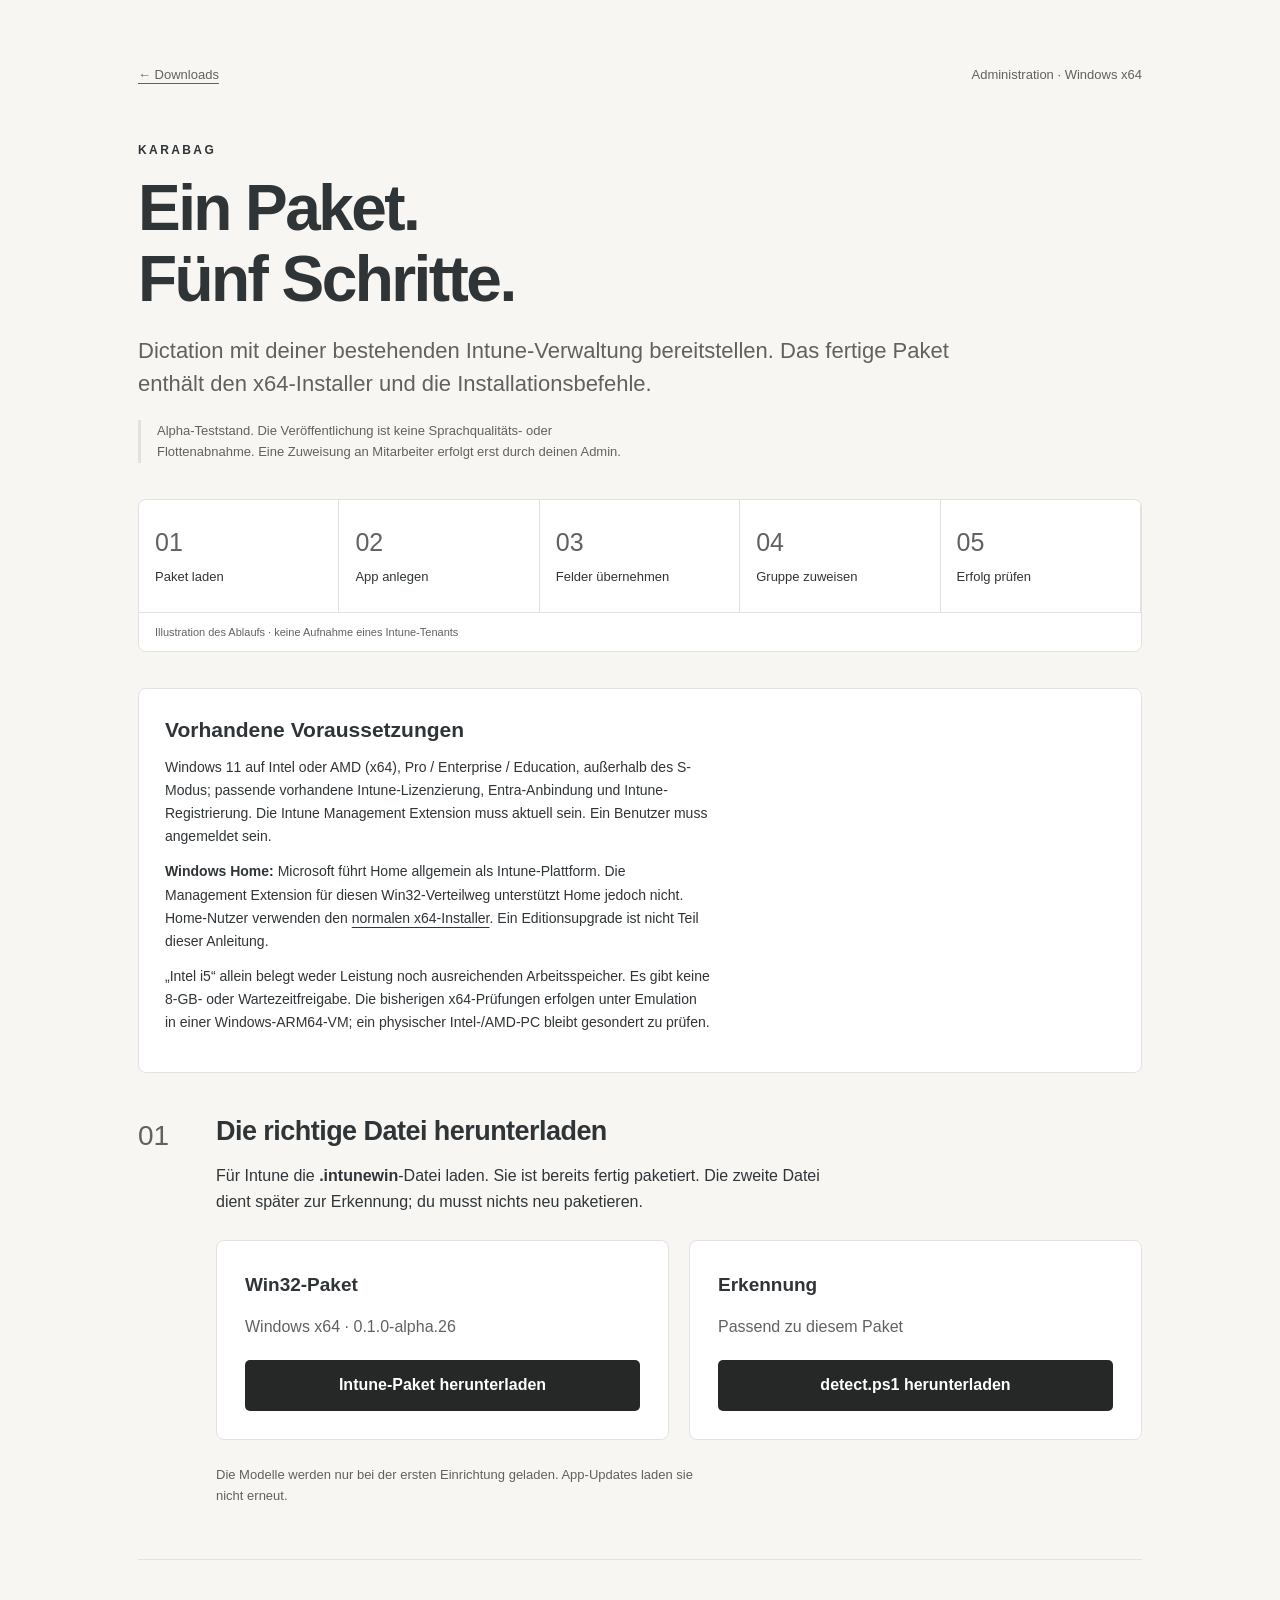
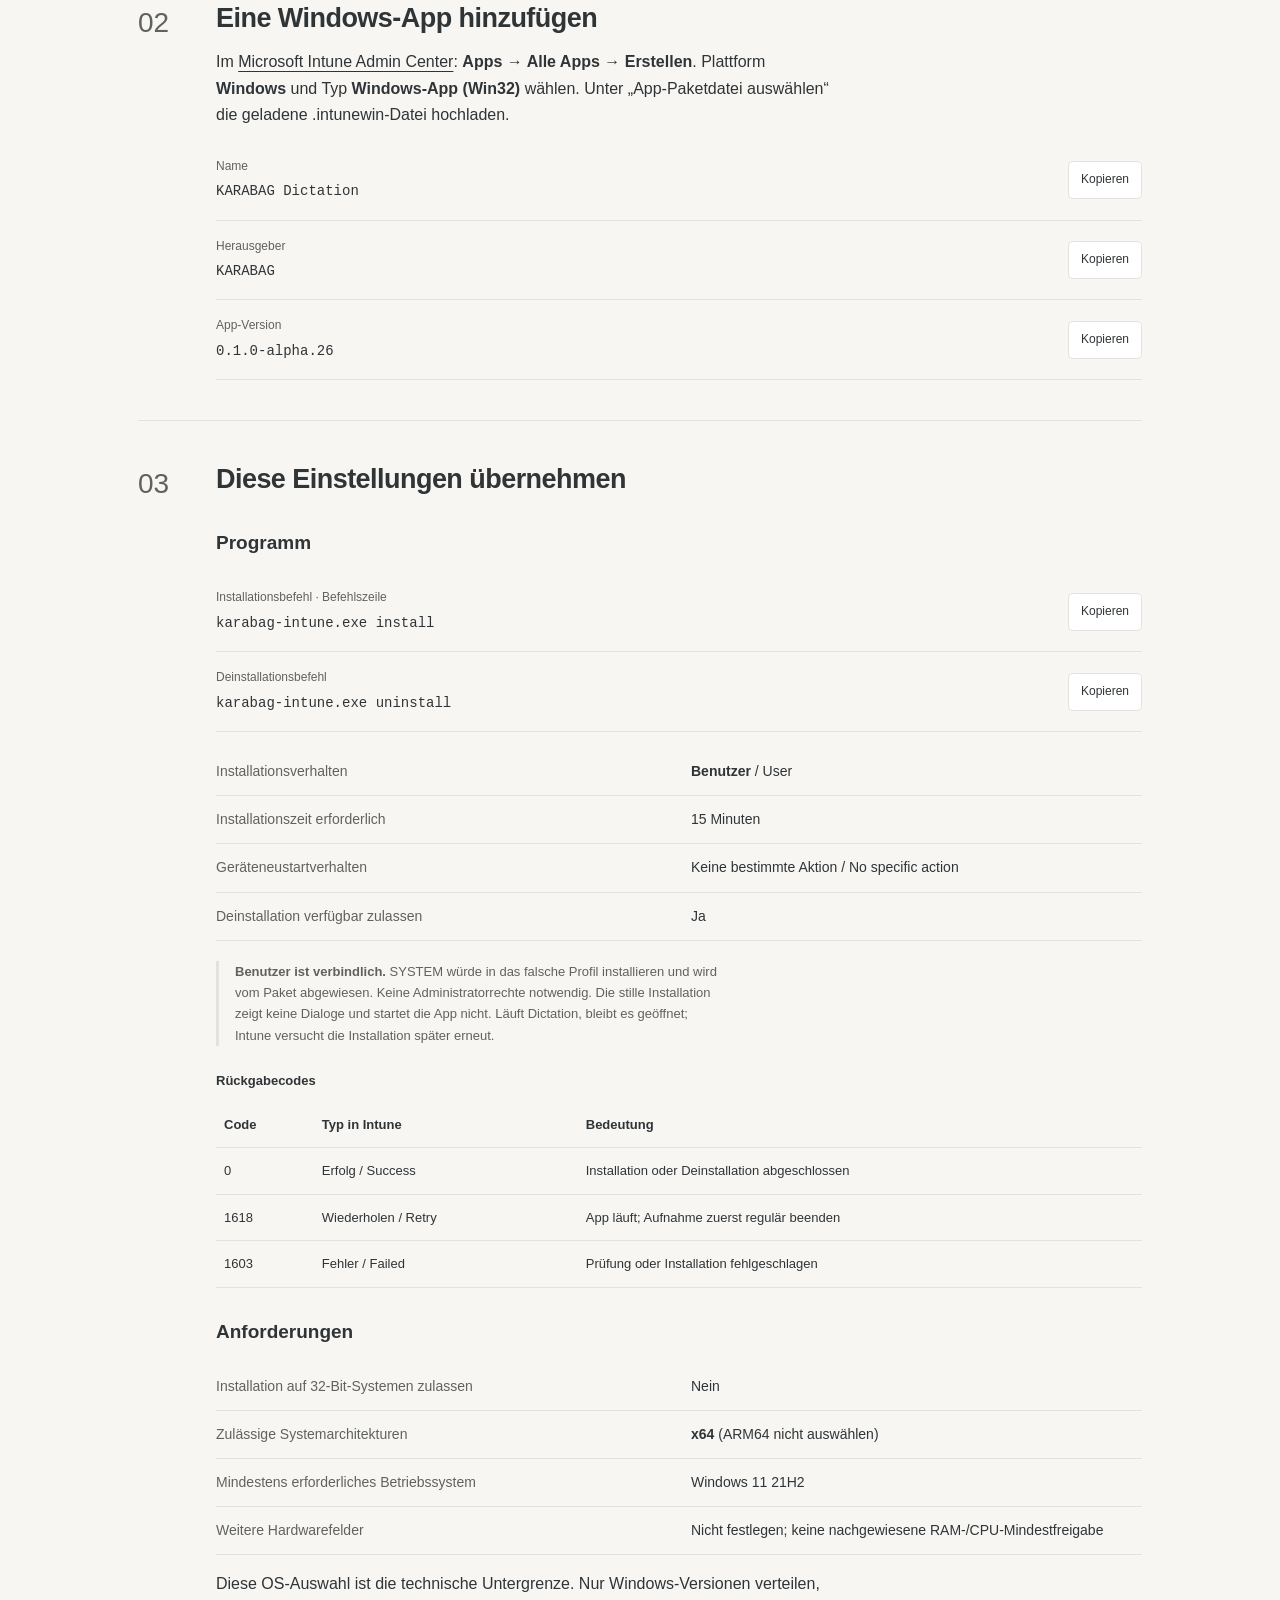
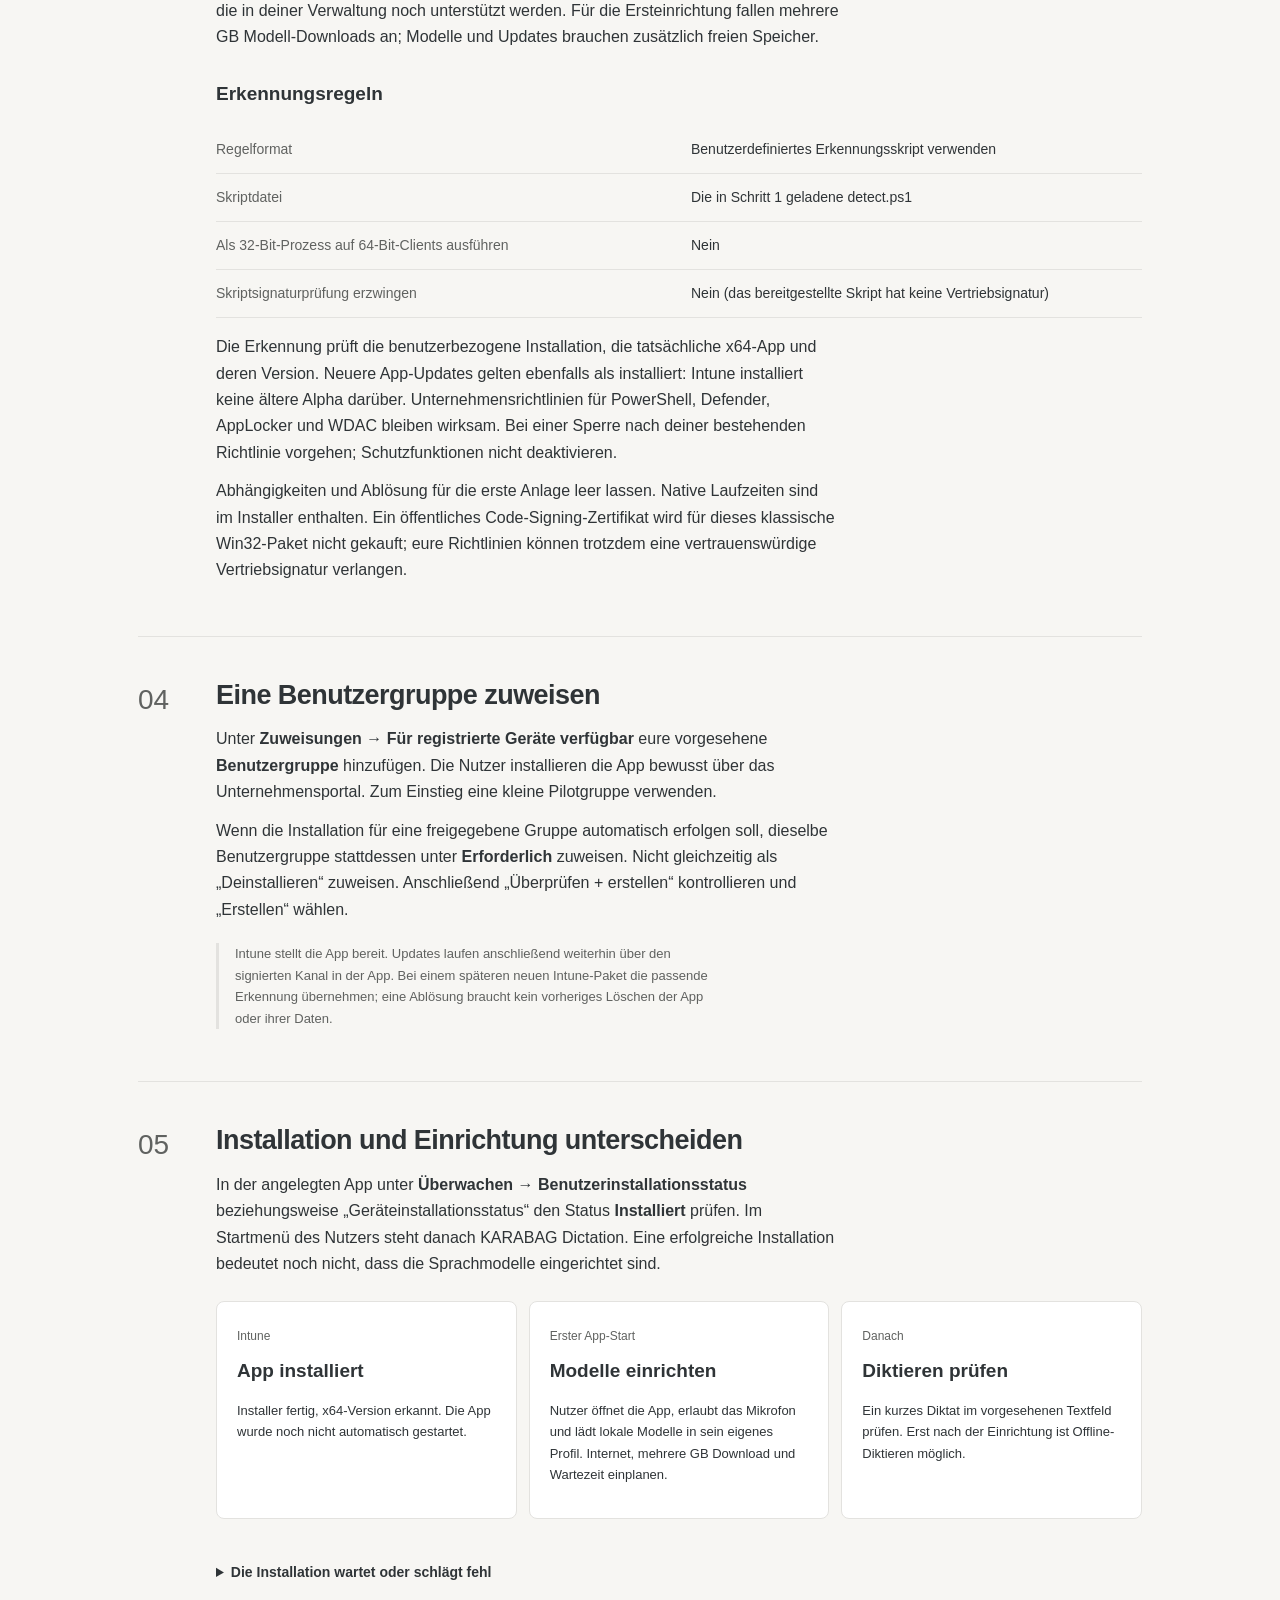
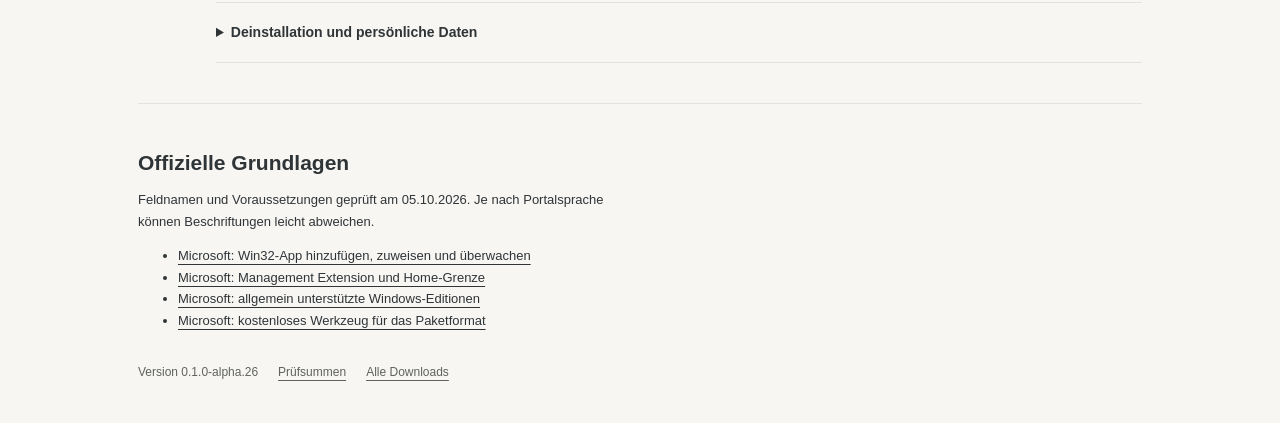
==== intune.html @ a74f3807 "feat: publish installation downloads" ====
<!doctype html>
<html lang="de">
  <head>
    <meta charset="utf-8" />
    <meta name="viewport" content="width=device-width, initial-scale=1" />
    <meta name="color-scheme" content="light dark" />
    <title>KARABAG Dictation mit Intune verteilen</title>
    <link rel="stylesheet" href="site.css" />
    <script src="downloads.js" defer></script>
    <script src="intune.js" defer></script>
  </head>
  <body>
    <main class="admin">
      <nav aria-label="Seitennavigation">
        <a href="./">← Downloads</a><span>Administration · Windows x64</span>
      </nav>
      <header>
        <p class="brand">KARABAG</p>
        <h1>Ein Paket.<br />Fünf Schritte.</h1>
        <p class="intro">
          Dictation mit deiner bestehenden Intune-Verwaltung bereitstellen. Das
          fertige Paket enthält den x64-Installer und die Installationsbefehle.
        </p>
        <p class="notice">
          Alpha-Teststand. Die Veröffentlichung ist keine Sprachqualitäts- oder
          Flottenabnahme. Eine Zuweisung an Mitarbeiter erfolgt erst durch
          deinen Admin.
        </p>
      </header>
      <figure class="flow" aria-label="Illustration des Verteilwegs">
        <div><b>01</b><span>Paket laden</span></div>
        <div><b>02</b><span>App anlegen</span></div>
        <div><b>03</b><span>Felder übernehmen</span></div>
        <div><b>04</b><span>Gruppe zuweisen</span></div>
        <div><b>05</b><span>Erfolg prüfen</span></div>
        <figcaption>
          Illustration des Ablaufs · keine Aufnahme eines Intune-Tenants
        </figcaption>
      </figure>
      <aside class="prerequisites" aria-labelledby="prerequisites-title">
        <h2 id="prerequisites-title">Vorhandene Voraussetzungen</h2>
        <p>
          Windows 11 auf Intel oder AMD (x64), Pro / Enterprise / Education,
          außerhalb des S-Modus; passende vorhandene Intune-Lizenzierung,
          Entra-Anbindung und Intune-Registrierung. Die Intune Management
          Extension muss aktuell sein. Ein Benutzer muss angemeldet sein.
        </p>
        <p>
          <strong>Windows Home:</strong> Microsoft führt Home allgemein als
          Intune-Plattform. Die Management Extension für diesen Win32-Verteilweg
          unterstützt Home jedoch nicht. Home-Nutzer verwenden den
          <a id="windows-x64-download" aria-disabled="true"
            >normalen x64-Installer</a
          >. Ein Editionsupgrade ist nicht Teil dieser Anleitung.
        </p>
        <p>
          „Intel i5“ allein belegt weder Leistung noch ausreichenden
          Arbeitsspeicher. Es gibt keine 8-GB- oder Wartezeitfreigabe. Die
          bisherigen x64-Prüfungen erfolgen unter Emulation in einer
          Windows-ARM64-VM; ein physischer Intel-/AMD-PC bleibt gesondert zu
          prüfen.
        </p>
      </aside>
      <section class="step" aria-labelledby="step-1">
        <span class="number" aria-hidden="true">01</span>
        <div>
          <h2 id="step-1">Die richtige Datei herunterladen</h2>
          <p>
            Für Intune die <strong>.intunewin</strong>-Datei laden. Sie ist
            bereits fertig paketiert. Die zweite Datei dient später zur
            Erkennung; du musst nichts neu paketieren.
          </p>
          <div class="downloads">
            <article>
              <h3>Win32-Paket</h3>
              <p>Windows x64 · 0.1.0-alpha.26</p>
              <a class="download" id="intune-download" aria-disabled="true"
                >Intune-Paket herunterladen</a
              >
            </article>
            <article>
              <h3>Erkennung</h3>
              <p>Passend zu diesem Paket</p>
              <a
                class="download"
                id="intune-detect-download"
                aria-disabled="true"
                >detect.ps1 herunterladen</a
              >
            </article>
          </div>
          <p id="release-status" role="status">
            Verfügbare Dateien werden geprüft …
          </p>
        </div>
      </section>
      <section class="step" aria-labelledby="step-2">
        <span class="number" aria-hidden="true">02</span>
        <div>
          <h2 id="step-2">Eine Windows-App hinzufügen</h2>
          <p>
            Im
            <a href="https://intune.microsoft.com/"
              >Microsoft Intune Admin Center</a
            >: <strong>Apps → Alle Apps → Erstellen</strong>. Plattform
            <strong>Windows</strong> und Typ
            <strong>Windows-App (Win32)</strong> wählen. Unter „App-Paketdatei
            auswählen“ die geladene .intunewin-Datei hochladen.
          </p>
          <div class="field">
            <span>Name</span><code>KARABAG Dictation</code
            ><button type="button" data-copy>Kopieren</button>
          </div>
          <div class="field">
            <span>Herausgeber</span><code>KARABAG</code
            ><button type="button" data-copy>Kopieren</button>
          </div>
          <div class="field">
            <span>App-Version</span><code>0.1.0-alpha.26</code
            ><button type="button" data-copy>Kopieren</button>
          </div>
        </div>
      </section>
      <section class="step" aria-labelledby="step-3">
        <span class="number" aria-hidden="true">03</span>
        <div>
          <h2 id="step-3">Diese Einstellungen übernehmen</h2>
          <h3>Programm</h3>
          <div class="field">
            <span>Installationsbefehl · Befehlszeile</span
            ><code>karabag-intune.exe install</code
            ><button type="button" data-copy>Kopieren</button>
          </div>
          <div class="field">
            <span>Deinstallationsbefehl</span
            ><code>karabag-intune.exe uninstall</code
            ><button type="button" data-copy>Kopieren</button>
          </div>
          <dl class="settings">
            <div>
              <dt>Installationsverhalten</dt>
              <dd><strong>Benutzer</strong> / User</dd>
            </div>
            <div>
              <dt>Installationszeit erforderlich</dt>
              <dd>15 Minuten</dd>
            </div>
            <div>
              <dt>Geräteneustartverhalten</dt>
              <dd>Keine bestimmte Aktion / No specific action</dd>
            </div>
            <div>
              <dt>Deinstallation verfügbar zulassen</dt>
              <dd>Ja</dd>
            </div>
          </dl>
          <p class="notice">
            <strong>Benutzer ist verbindlich.</strong> SYSTEM würde in das
            falsche Profil installieren und wird vom Paket abgewiesen. Keine
            Administratorrechte notwendig. Die stille Installation zeigt keine
            Dialoge und startet die App nicht. Läuft Dictation, bleibt es
            geöffnet; Intune versucht die Installation später erneut.
          </p>
          <table>
            <caption>
              Rückgabecodes
            </caption>
            <thead>
              <tr>
                <th>Code</th>
                <th>Typ in Intune</th>
                <th>Bedeutung</th>
              </tr>
            </thead>
            <tbody>
              <tr>
                <td>0</td>
                <td>Erfolg / Success</td>
                <td>Installation oder Deinstallation abgeschlossen</td>
              </tr>
              <tr>
                <td>1618</td>
                <td>Wiederholen / Retry</td>
                <td>App läuft; Aufnahme zuerst regulär beenden</td>
              </tr>
              <tr>
                <td>1603</td>
                <td>Fehler / Failed</td>
                <td>Prüfung oder Installation fehlgeschlagen</td>
              </tr>
            </tbody>
          </table>
          <h3>Anforderungen</h3>
          <dl class="settings">
            <div>
              <dt>Installation auf 32-Bit-Systemen zulassen</dt>
              <dd>Nein</dd>
            </div>
            <div>
              <dt>Zulässige Systemarchitekturen</dt>
              <dd><strong>x64</strong> (ARM64 nicht auswählen)</dd>
            </div>
            <div>
              <dt>Mindestens erforderliches Betriebssystem</dt>
              <dd>Windows 11 21H2</dd>
            </div>
            <div>
              <dt>Weitere Hardwarefelder</dt>
              <dd>
                Nicht festlegen; keine nachgewiesene RAM-/CPU-Mindestfreigabe
              </dd>
            </div>
          </dl>
          <p>
            Diese OS-Auswahl ist die technische Untergrenze. Nur
            Windows-Versionen verteilen, die in deiner Verwaltung noch
            unterstützt werden. Für die Ersteinrichtung fallen mehrere GB
            Modell-Downloads an; Modelle und Updates brauchen zusätzlich freien
            Speicher.
          </p>
          <h3>Erkennungsregeln</h3>
          <dl class="settings">
            <div>
              <dt>Regelformat</dt>
              <dd>Benutzerdefiniertes Erkennungsskript verwenden</dd>
            </div>
            <div>
              <dt>Skriptdatei</dt>
              <dd>Die in Schritt 1 geladene detect.ps1</dd>
            </div>
            <div>
              <dt>Als 32-Bit-Prozess auf 64-Bit-Clients ausführen</dt>
              <dd>Nein</dd>
            </div>
            <div>
              <dt>Skriptsignaturprüfung erzwingen</dt>
              <dd>
                Nein (das bereitgestellte Skript hat keine Vertriebsignatur)
              </dd>
            </div>
          </dl>
          <p>
            Die Erkennung prüft die benutzerbezogene Installation, die
            tatsächliche x64-App und deren Version. Neuere App-Updates gelten
            ebenfalls als installiert: Intune installiert keine ältere Alpha
            darüber. Unternehmensrichtlinien für PowerShell, Defender, AppLocker
            und WDAC bleiben wirksam. Bei einer Sperre nach deiner bestehenden
            Richtlinie vorgehen; Schutzfunktionen nicht deaktivieren.
          </p>
          <p>
            Abhängigkeiten und Ablösung für die erste Anlage leer lassen. Native
            Laufzeiten sind im Installer enthalten. Ein öffentliches
            Code-Signing-Zertifikat wird für dieses klassische Win32-Paket nicht
            gekauft; eure Richtlinien können trotzdem eine vertrauenswürdige
            Vertriebsignatur verlangen.
          </p>
        </div>
      </section>
      <section class="step" aria-labelledby="step-4">
        <span class="number" aria-hidden="true">04</span>
        <div>
          <h2 id="step-4">Eine Benutzergruppe zuweisen</h2>
          <p>
            Unter
            <strong>Zuweisungen → Für registrierte Geräte verfügbar</strong>
            eure vorgesehene <strong>Benutzergruppe</strong> hinzufügen. Die
            Nutzer installieren die App bewusst über das Unternehmensportal. Zum
            Einstieg eine kleine Pilotgruppe verwenden.
          </p>
          <p>
            Wenn die Installation für eine freigegebene Gruppe automatisch
            erfolgen soll, dieselbe Benutzergruppe stattdessen unter
            <strong>Erforderlich</strong> zuweisen. Nicht gleichzeitig als
            „Deinstallieren“ zuweisen. Anschließend „Überprüfen + erstellen“
            kontrollieren und „Erstellen“ wählen.
          </p>
          <p class="notice">
            Intune stellt die App bereit. Updates laufen anschließend weiterhin
            über den signierten Kanal in der App. Bei einem späteren neuen
            Intune-Paket die passende Erkennung übernehmen; eine Ablösung
            braucht kein vorheriges Löschen der App oder ihrer Daten.
          </p>
        </div>
      </section>
      <section class="step" aria-labelledby="step-5">
        <span class="number" aria-hidden="true">05</span>
        <div>
          <h2 id="step-5">Installation und Einrichtung unterscheiden</h2>
          <p>
            In der angelegten App unter
            <strong>Überwachen → Benutzerinstallationsstatus</strong>
            beziehungsweise „Geräteinstallationsstatus“ den Status
            <strong>Installiert</strong> prüfen. Im Startmenü des Nutzers steht
            danach KARABAG Dictation. Eine erfolgreiche Installation bedeutet
            noch nicht, dass die Sprachmodelle eingerichtet sind.
          </p>
          <div class="milestones">
            <article>
              <span>Intune</span>
              <h3>App installiert</h3>
              <p>
                Installer fertig, x64-Version erkannt. Die App wurde noch nicht
                automatisch gestartet.
              </p>
            </article>
            <article>
              <span>Erster App-Start</span>
              <h3>Modelle einrichten</h3>
              <p>
                Nutzer öffnet die App, erlaubt das Mikrofon und lädt lokale
                Modelle in sein eigenes Profil. Internet, mehrere GB Download
                und Wartezeit einplanen.
              </p>
            </article>
            <article>
              <span>Danach</span>
              <h3>Diktieren prüfen</h3>
              <p>
                Ein kurzes Diktat im vorgesehenen Textfeld prüfen. Erst nach der
                Einrichtung ist Offline-Diktieren möglich.
              </p>
            </article>
          </div>
          <details>
            <summary>Die Installation wartet oder schlägt fehl</summary>
            <p>
              Bei Code 1618 Dictation regulär schließen; Intune kann erneut
              versuchen. Bei 1603 den Benutzerkontext, freien Speicher und eure
              Schutzrichtlinien prüfen. Intune-Protokolle liegen unter
              <code
                >C:\ProgramData\Microsoft\IntuneManagementExtension\Logs</code
              >. Kein Neustart oder Abbruch einer laufenden Aufnahme wird
              erzwungen.
            </p>
          </details>
          <details>
            <summary>Deinstallation und persönliche Daten</summary>
            <p>
              Die angegebene Deinstallation entfernt die App im jeweiligen
              Benutzerprofil. Modelle, Einstellungen, Regeln und aufbewahrte
              Diktate bleiben erhalten. Eine laufende App wird nicht beendet.
              Zum Neuinstallieren dieselben Befehle verwenden.
            </p>
          </details>
        </div>
      </section>
      <section class="sources">
        <h2>Offizielle Grundlagen</h2>
        <p>
          Feldnamen und Voraussetzungen geprüft am 05.10.2026. Je nach
          Portalsprache können Beschriftungen leicht abweichen.
        </p>
        <ul>
          <li>
            <a
              href="https://learn.microsoft.com/en-us/intune/app-management/deployment/add-win32"
              >Microsoft: Win32-App hinzufügen, zuweisen und überwachen</a
            >
          </li>
          <li>
            <a
              href="https://learn.microsoft.com/en-us/intune/device-management/tools/management-extension-windows"
              >Microsoft: Management Extension und Home-Grenze</a
            >
          </li>
          <li>
            <a
              href="https://learn.microsoft.com/en-us/intune/fundamentals/ref-supported-platforms"
              >Microsoft: allgemein unterstützte Windows-Editionen</a
            >
          </li>
          <li>
            <a
              href="https://github.com/microsoft/Microsoft-Win32-Content-Prep-Tool"
              >Microsoft: kostenloses Werkzeug für das Paketformat</a
            >
          </li>
        </ul>
      </section>
      <p id="copy-status" role="status" aria-live="polite"></p>
      <footer>
        <span id="version">Version 0.1.0-alpha.26</span
        ><a href="SHA256SUMS">Prüfsummen</a><a href="./">Alle Downloads</a>
      </footer>
    </main>
  </body>
</html>
---- site.css ----
:root {
  font-family: -apple-system, BlinkMacSystemFont, "Segoe UI", sans-serif;
  color: #2f3437;
  background: #f7f6f3;
  color-scheme: light dark;
  line-height: 1.65;
  --surface: #fff;
  --border: #e3e2df;
  --muted: #606260;
  --button: #262827;
  --button-text: #fff;
}
* {
  box-sizing: border-box;
}
body {
  margin: 0;
}
main {
  max-width: 860px;
  margin: auto;
  padding: 64px 28px 40px;
}
.brand {
  font-size: 12px;
  letter-spacing: 0.2em;
  font-weight: 600;
  margin: 0 0 12px;
}
h1 {
  font-size: clamp(40px, 7vw, 64px);
  letter-spacing: -0.04em;
  line-height: 1.1;
  margin: 0 0 20px;
  font-weight: 600;
}
.intro {
  font-size: 22px;
  color: var(--muted);
  line-height: 1.5;
}
section {
  margin-top: 44px;
}
h2 {
  font-size: 21px;
  line-height: 1.4;
  margin: 0 0 12px;
}
h3 {
  font-size: 19px;
  margin: 0;
}
p {
  margin: 12px 0;
  max-width: 70ch;
}
.downloads {
  display: grid;
  grid-template-columns: 1fr 1fr;
  gap: 20px;
  margin: 24px 0;
}
.downloads article {
  border: 1px solid var(--border);
  border-radius: 8px;
  background: var(--surface);
  padding: 28px;
}
.downloads p {
  margin: 6px 0 20px;
  color: var(--muted);
}
a {
  color: inherit;
  text-underline-offset: 4px;
}
.download {
  display: block;
  padding: 12px 16px;
  background: var(--button);
  color: var(--button-text);
  border-radius: 5px;
  text-decoration: none;
  font-weight: 600;
  text-align: center;
}
.download:hover {
  opacity: 0.9;
}
.download[aria-disabled="true"] {
  opacity: 0.45;
  pointer-events: none;
}
small {
  display: block;
  color: var(--muted);
  font-size: 12px;
  margin-top: 12px;
}
#release-status,
.notice {
  font-size: 13px;
  color: var(--muted);
}
.notice {
  border-left: 3px solid var(--border);
  padding-left: 16px;
  margin-top: 20px;
}
details {
  border-bottom: 1px solid var(--border);
  padding: 18px 0;
  font-size: 14px;
}
summary {
  cursor: pointer;
  font-weight: 600;
}
details p {
  color: var(--muted);
}
footer {
  display: flex;
  flex-wrap: wrap;
  gap: 20px;
  margin-top: 32px;
  color: var(--muted);
  font-size: 12px;
}
a:focus-visible,
summary:focus-visible {
  outline: 2px solid currentColor;
  outline-offset: 5px;
}
@media (prefers-color-scheme: dark) {
  :root {
    color: #efefed;
    background: #242423;
    --surface: #2b2b29;
    --border: #494945;
    --muted: #b8b8b2;
    --button: #efefeb;
    --button-text: #252524;
  }
}
@media (max-width: 600px) {
  main {
    padding: 36px 20px;
  }
  .downloads {
    grid-template-columns: 1fr;
    gap: 16px;
  }
  .downloads article {
    padding: 24px;
  }
  .intro {
    font-size: 20px;
  }
}
.admin {
  max-width: 1060px;
}
nav {
  display: flex;
  justify-content: space-between;
  gap: 20px;
  margin-bottom: 56px;
  font-size: 13px;
  color: var(--muted);
}
.flow {
  margin: 36px 0;
  display: grid;
  grid-template-columns: repeat(5, 1fr);
  border: 1px solid var(--border);
  border-radius: 8px;
  overflow: hidden;
  background: var(--surface);
}
.flow div {
  padding: 22px 16px;
  border-right: 1px solid var(--border);
}
.flow b {
  display: block;
  font-size: 25px;
  color: var(--muted);
  font-weight: 400;
}
.flow span {
  font-size: 13px;
}
.flow figcaption {
  grid-column: 1 / -1;
  padding: 10px 16px;
  font-size: 11px;
  color: var(--muted);
  border-top: 1px solid var(--border);
}
.prerequisites {
  padding: 26px;
  background: var(--surface);
  border: 1px solid var(--border);
  border-radius: 8px;
  font-size: 14px;
}
.step {
  display: grid;
  grid-template-columns: 58px minmax(0, 1fr);
  gap: 20px;
  padding: 40px 0;
  margin: 0;
  border-bottom: 1px solid var(--border);
}
.number {
  font-size: 28px;
  font-weight: 400;
  color: var(--muted);
  font-variant-numeric: tabular-nums;
}
.step h2 {
  font-size: 27px;
  letter-spacing: -0.02em;
}
.step h3 {
  margin-top: 28px;
  margin-bottom: 14px;
}
.step .downloads h3 {
  margin-top: 0;
}
.field {
  display: grid;
  grid-template-columns: minmax(0, 1fr) auto;
  gap: 4px 14px;
  padding: 16px 0;
  border-bottom: 1px solid var(--border);
}
.field span {
  color: var(--muted);
  font-size: 12px;
}
.field code {
  grid-column: 1;
  overflow-wrap: anywhere;
  font-size: 14px;
}
.field button {
  grid-column: 2;
  grid-row: 1 / 3;
  align-self: center;
}
button {
  font: inherit;
  font-size: 12px;
  border: 1px solid var(--border);
  border-radius: 5px;
  color: inherit;
  background: var(--surface);
  padding: 8px 12px;
  cursor: pointer;
}
button:focus-visible {
  outline: 2px solid currentColor;
  outline-offset: 3px;
}
.settings {
  margin: 16px 0;
}
.settings div {
  display: grid;
  grid-template-columns: 1fr 1fr;
  gap: 24px;
  padding: 12px 0;
  border-bottom: 1px solid var(--border);
  font-size: 14px;
}
.settings dt {
  color: var(--muted);
}
.settings dd {
  margin: 0;
}
table {
  width: 100%;
  border-collapse: collapse;
  font-size: 13px;
  margin: 24px 0;
}
caption {
  text-align: left;
  font-weight: 600;
  margin-bottom: 10px;
}
th,
td {
  text-align: left;
  padding: 12px 8px;
  border-bottom: 1px solid var(--border);
  vertical-align: top;
}
.milestones {
  display: grid;
  grid-template-columns: repeat(3, 1fr);
  gap: 12px;
  margin: 24px 0;
}
.milestones article {
  padding: 20px;
  border: 1px solid var(--border);
  border-radius: 8px;
  background: var(--surface);
}
.milestones span {
  font-size: 12px;
  color: var(--muted);
}
.milestones h3 {
  margin-top: 6px;
}
.milestones p {
  font-size: 13px;
}
.sources {
  font-size: 13px;
}
#copy-status {
  position: fixed;
  bottom: 12px;
  right: 12px;
  max-width: calc(100% - 24px);
  background: var(--surface);
  border: 1px solid var(--border);
  border-radius: 5px;
  padding: 10px 16px;
  font-size: 13px;
  overflow-wrap: anywhere;
}
#copy-status:empty {
  display: none;
}
@media (max-width: 700px) {
  nav {
    flex-wrap: wrap;
    margin-bottom: 36px;
  }
  .flow {
    grid-template-columns: 1fr;
  }
  .flow div {
    display: flex;
    align-items: center;
    gap: 20px;
    padding: 10px 16px;
    border-right: 0;
    border-bottom: 1px solid var(--border);
  }
  .step {
    grid-template-columns: 1fr;
    gap: 6px;
    padding: 28px 0;
  }
  .step h2 {
    font-size: 24px;
  }
  .settings div {
    grid-template-columns: 1fr;
    gap: 3px;
  }
  .milestones {
    grid-template-columns: 1fr;
  }
}
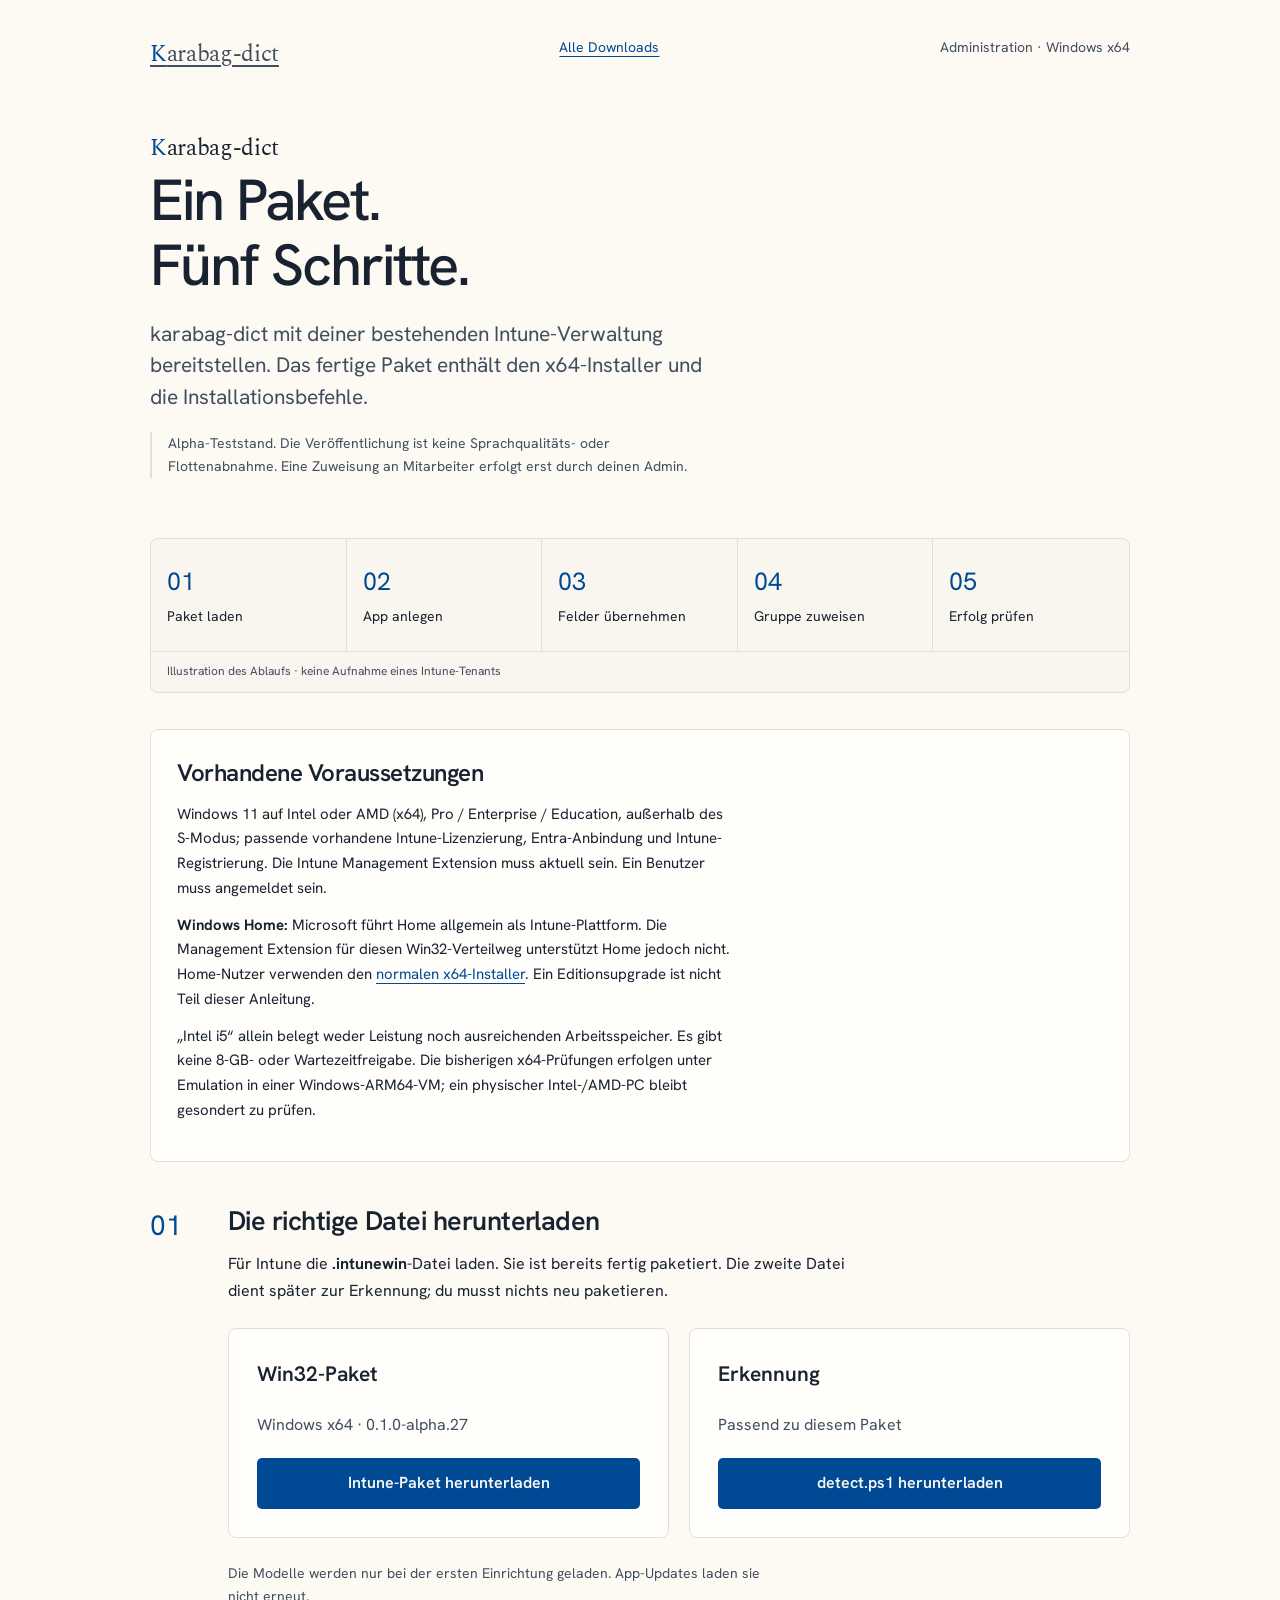
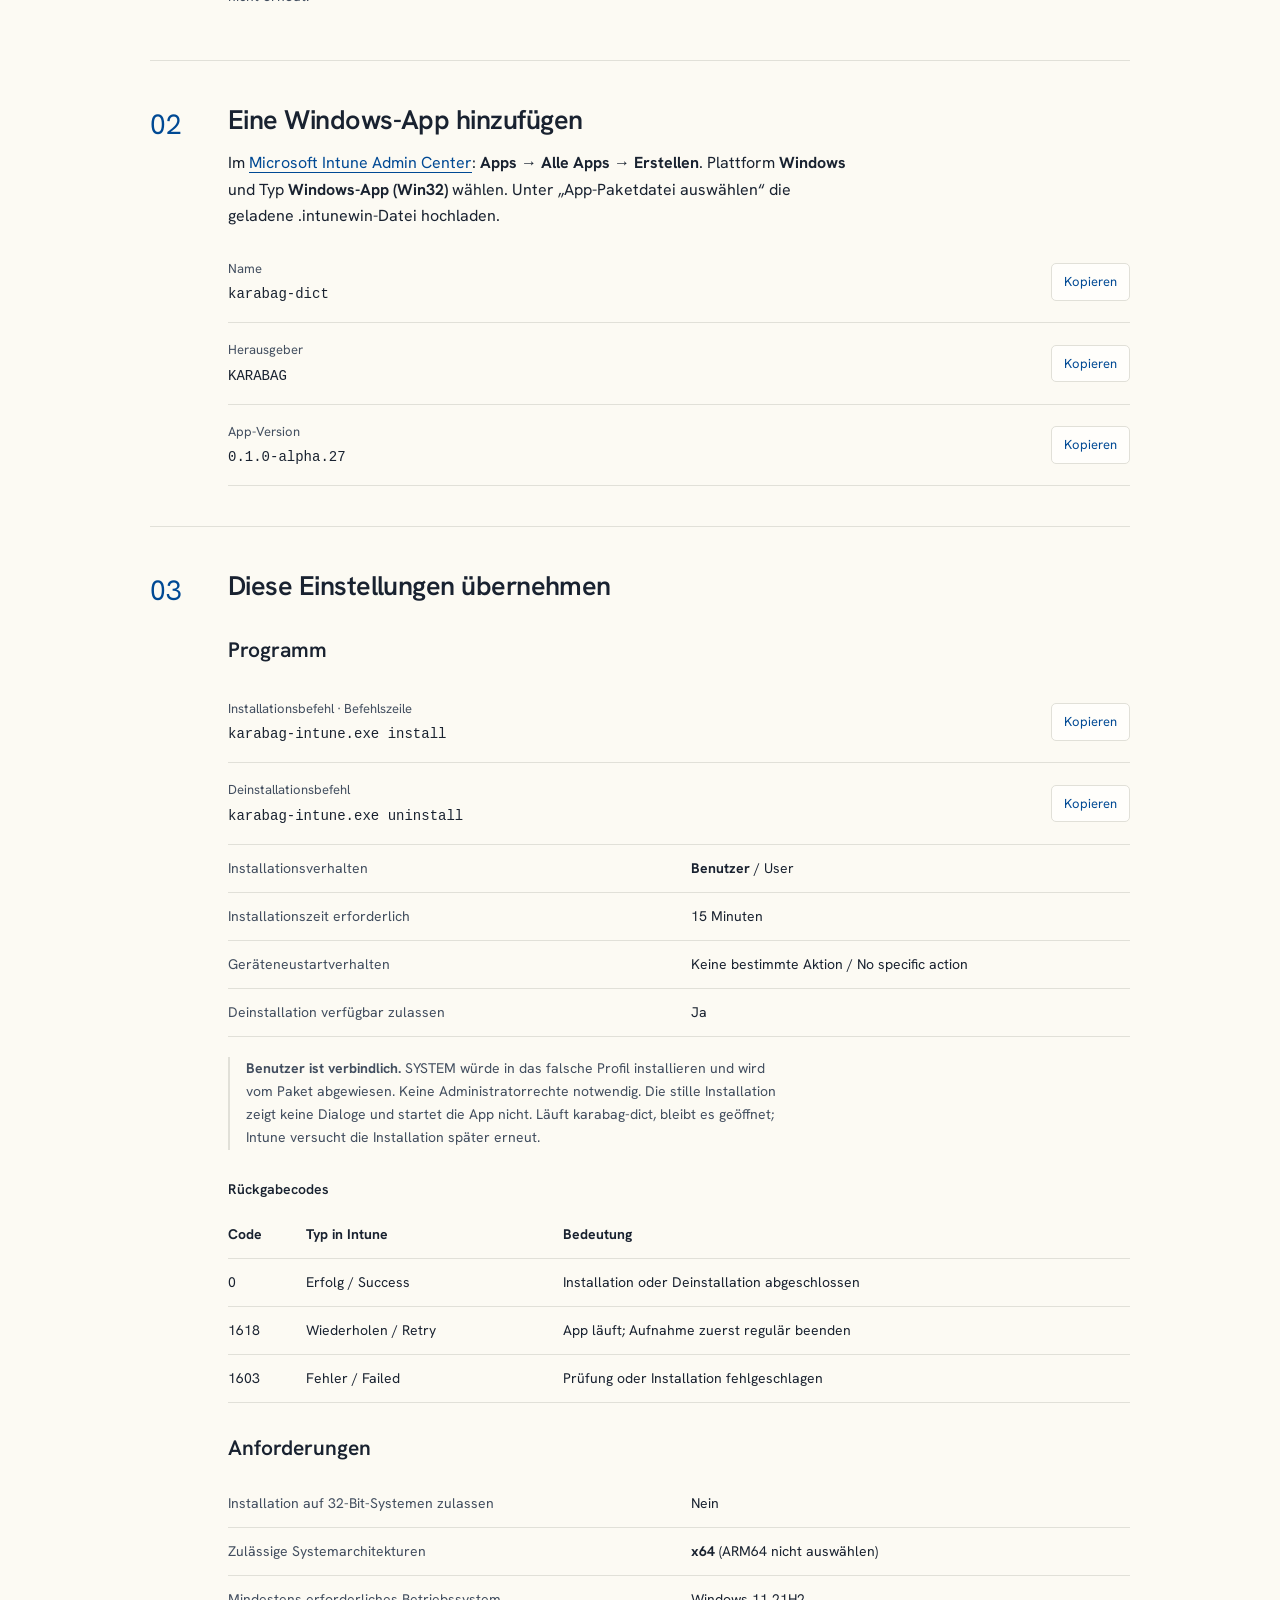
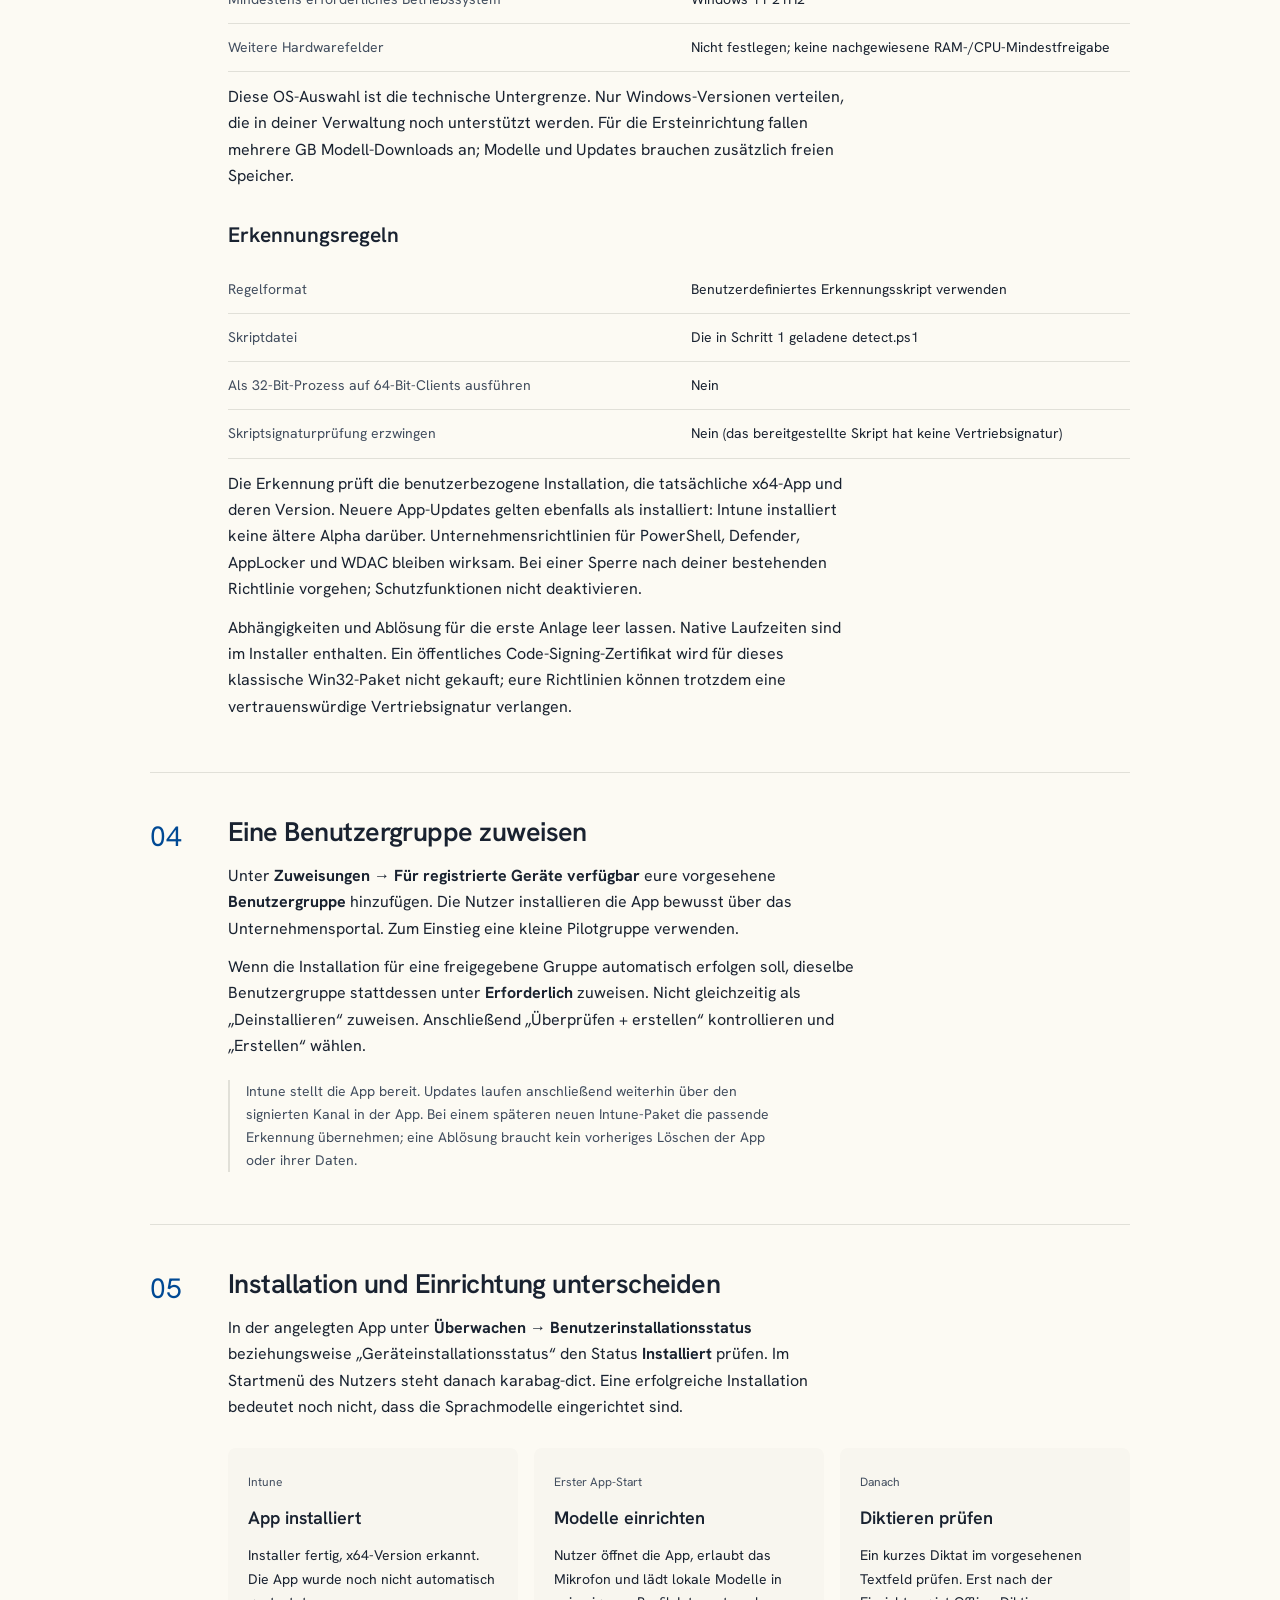
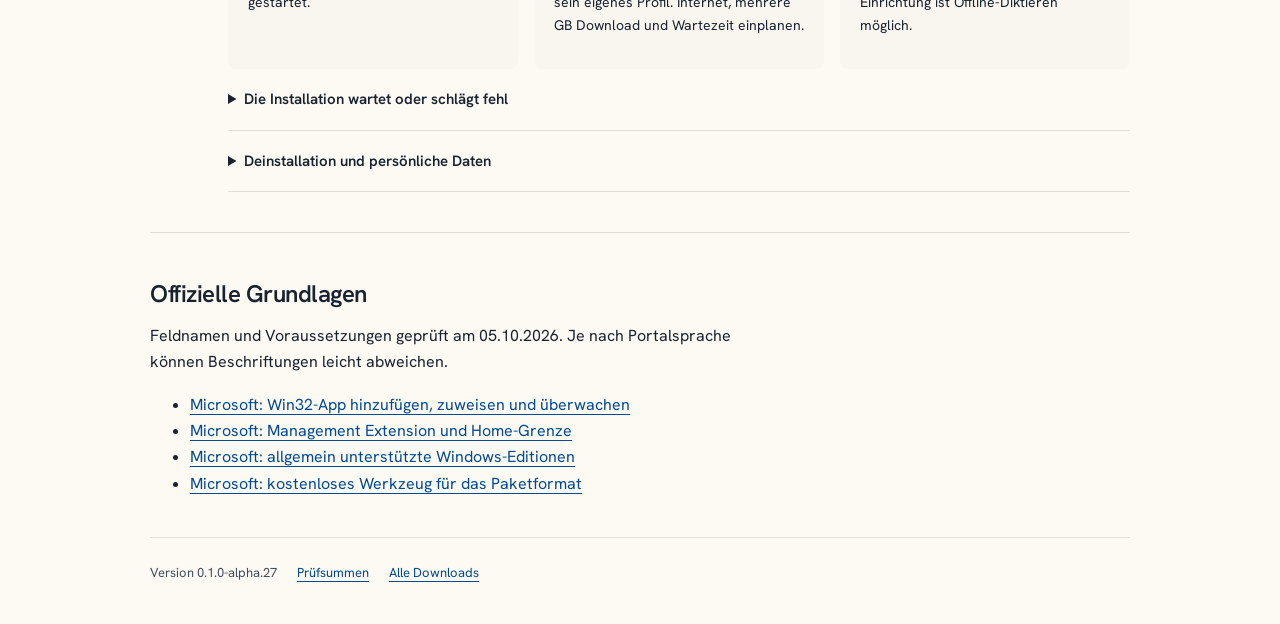
==== commit f9190449: "feat: publish karabag-dict downloads" ====
--- a/intune.html
+++ b/intune.html
@@ -3,8 +3,8 @@
   <head>
     <meta charset="utf-8" />
     <meta name="viewport" content="width=device-width, initial-scale=1" />
-    <meta name="color-scheme" content="light dark" />
-    <title>KARABAG Dictation mit Intune verteilen</title>
+    <meta name="color-scheme" content="light" />
+    <title>karabag-dict mit Intune verteilen</title>
     <link rel="stylesheet" href="site.css" />
     <script src="downloads.js" defer></script>
     <script src="intune.js" defer></script>
@@ -12,14 +12,18 @@
   <body>
     <main class="admin">
       <nav aria-label="Seitennavigation">
-        <a href="./">← Downloads</a><span>Administration · Windows x64</span>
+        <a class="brand" href="./" aria-label="karabag-dict"
+          ><span>K</span>arabag-dict</a
+        ><a href="./">Alle Downloads</a
+        ><span>Administration · Windows x64</span>
       </nav>
       <header>
-        <p class="brand">KARABAG</p>
+        <p class="brand"><span>K</span>arabag-dict</p>
         <h1>Ein Paket.<br />Fünf Schritte.</h1>
         <p class="intro">
-          Dictation mit deiner bestehenden Intune-Verwaltung bereitstellen. Das
-          fertige Paket enthält den x64-Installer und die Installationsbefehle.
+          karabag-dict mit deiner bestehenden Intune-Verwaltung bereitstellen.
+          Das fertige Paket enthält den x64-Installer und die
+          Installationsbefehle.
         </p>
         <p class="notice">
           Alpha-Teststand. Die Veröffentlichung ist keine Sprachqualitäts- oder
@@ -73,7 +77,7 @@
           <div class="downloads">
             <article>
               <h3>Win32-Paket</h3>
-              <p>Windows x64 · 0.1.0-alpha.26</p>
+              <p>Windows x64 · 0.1.0-alpha.27</p>
               <a class="download" id="intune-download" aria-disabled="true"
                 >Intune-Paket herunterladen</a
               >
@@ -108,7 +112,7 @@
             auswählen“ die geladene .intunewin-Datei hochladen.
           </p>
           <div class="field">
-            <span>Name</span><code>KARABAG Dictation</code
+            <span>Name</span><code>karabag-dict</code
             ><button type="button" data-copy>Kopieren</button>
           </div>
           <div class="field">
@@ -116,7 +120,7 @@
             ><button type="button" data-copy>Kopieren</button>
           </div>
           <div class="field">
-            <span>App-Version</span><code>0.1.0-alpha.26</code
+            <span>App-Version</span><code>0.1.0-alpha.27</code
             ><button type="button" data-copy>Kopieren</button>
           </div>
         </div>
@@ -158,7 +162,7 @@
             <strong>Benutzer ist verbindlich.</strong> SYSTEM würde in das
             falsche Profil installieren und wird vom Paket abgewiesen. Keine
             Administratorrechte notwendig. Die stille Installation zeigt keine
-            Dialoge und startet die App nicht. Läuft Dictation, bleibt es
+            Dialoge und startet die App nicht. Läuft karabag-dict, bleibt es
             geöffnet; Intune versucht die Installation später erneut.
           </p>
           <table>
@@ -291,8 +295,8 @@
             <strong>Überwachen → Benutzerinstallationsstatus</strong>
             beziehungsweise „Geräteinstallationsstatus“ den Status
             <strong>Installiert</strong> prüfen. Im Startmenü des Nutzers steht
-            danach KARABAG Dictation. Eine erfolgreiche Installation bedeutet
-            noch nicht, dass die Sprachmodelle eingerichtet sind.
+            danach karabag-dict. Eine erfolgreiche Installation bedeutet noch
+            nicht, dass die Sprachmodelle eingerichtet sind.
           </p>
           <div class="milestones">
             <article>
@@ -324,7 +328,7 @@
           <details>
             <summary>Die Installation wartet oder schlägt fehl</summary>
             <p>
-              Bei Code 1618 Dictation regulär schließen; Intune kann erneut
+              Bei Code 1618 karabag-dict regulär schließen; Intune kann erneut
               versuchen. Bei 1603 den Benutzerkontext, freien Speicher und eure
               Schutzrichtlinien prüfen. Intune-Protokolle liegen unter
               <code
@@ -379,7 +383,7 @@
       </section>
       <p id="copy-status" role="status" aria-live="polite"></p>
       <footer>
-        <span id="version">Version 0.1.0-alpha.26</span
+        <span id="version">Version 0.1.0-alpha.27</span
         ><a href="SHA256SUMS">Prüfsummen</a><a href="./">Alle Downloads</a>
       </footer>
     </main>
--- a/site.css
+++ b/site.css
@@ -1,14 +1,32 @@
+@font-face {
+  font-family: Hanken Grotesk;
+  src: url("fonts/hanken-grotesk.woff2") format("woff2");
+  font-weight: 100 900;
+  font-display: swap;
+}
+@font-face {
+  font-family: Spectral;
+  src: url("fonts/spectral.woff2") format("woff2");
+  font-weight: 400;
+  font-display: swap;
+}
+/* Light Suite tokens match src/styles/theme.css. No OS theme switching. */
 :root {
-  font-family: -apple-system, BlinkMacSystemFont, "Segoe UI", sans-serif;
-  color: #2f3437;
-  background: #f7f6f3;
-  color-scheme: light dark;
+  color-scheme: only light;
+  font-family:
+    "Hanken Grotesk",
+    -apple-system,
+    "Segoe UI",
+    sans-serif;
+  color: oklch(0.25 0.03 258);
+  background: oklch(0.985 0.01 95);
   line-height: 1.65;
-  --surface: #fff;
-  --border: #e3e2df;
-  --muted: #606260;
-  --button: #262827;
-  --button-text: #fff;
+  --surface: oklch(0.997 0.004 95);
+  --rail: oklch(0.972 0.009 92);
+  --border: oklch(0.905 0.01 95);
+  --muted: oklch(0.42 0.032 258);
+  --button: oklch(0.41 0.142 252);
+  --button-text: #fbfaf7;
 }
 * {
   box-sizing: border-box;
@@ -17,39 +35,74 @@
   margin: 0;
 }
 main {
-  max-width: 860px;
+  max-width: 1060px;
   margin: auto;
-  padding: 64px 28px 40px;
+  padding: 36px 40px 40px;
+}
+.site-nav {
+  display: flex;
+  justify-content: space-between;
+  align-items: center;
+  padding-bottom: 24px;
+  border-bottom: 1px solid var(--border);
+}
+.site-nav a {
+  text-decoration: none;
 }
 .brand {
+  font-family: Spectral, Georgia, serif;
+  font-size: 23px;
+  font-weight: 400;
+  letter-spacing: -0.015em;
+  margin: 0;
+  color: inherit;
+}
+.brand span {
+  color: var(--button);
+}
+.site-nav .nav-links {
+  display: flex;
+  gap: 24px;
+  font-size: 14px;
+}
+header {
+  padding: 56px 0 12px;
+}
+.eyebrow {
+  color: var(--muted);
   font-size: 12px;
-  letter-spacing: 0.2em;
-  font-weight: 600;
-  margin: 0 0 12px;
+  letter-spacing: 0.08em;
+  text-transform: uppercase;
+  margin: 0 0 14px;
 }
 h1 {
-  font-size: clamp(40px, 7vw, 64px);
-  letter-spacing: -0.04em;
-  line-height: 1.1;
+  font-size: clamp(36px, 5vw, 58px);
+  letter-spacing: -0.035em;
+  line-height: 1.12;
   margin: 0 0 20px;
-  font-weight: 600;
+  font-weight: 500;
+  max-width: 720px;
 }
 .intro {
-  font-size: 22px;
+  font-size: 21px;
   color: var(--muted);
   line-height: 1.5;
+  max-width: 48ch;
 }
 section {
   margin-top: 44px;
 }
 h2 {
-  font-size: 21px;
+  font-size: 24px;
   line-height: 1.4;
   margin: 0 0 12px;
+  font-weight: 600;
+  letter-spacing: -0.02em;
 }
 h3 {
-  font-size: 19px;
-  margin: 0;
+  font-size: 21px;
+  margin: 0;
+  font-weight: 600;
 }
 p {
   margin: 12px 0;
@@ -66,13 +119,26 @@
   border-radius: 8px;
   background: var(--surface);
   padding: 28px;
+  display: flex;
+  flex-direction: column;
 }
 .downloads p {
   margin: 6px 0 20px;
   color: var(--muted);
 }
+.platform-heading {
+  display: flex;
+  gap: 12px;
+  align-items: center;
+  margin-bottom: 8px;
+}
+.platform-heading svg {
+  width: 26px;
+  height: 26px;
+  color: var(--muted);
+}
 a {
-  color: inherit;
+  color: var(--button);
   text-underline-offset: 4px;
 }
 .download {
@@ -84,12 +150,14 @@
   text-decoration: none;
   font-weight: 600;
   text-align: center;
+  margin-top: 0;
 }
 .download:hover {
-  opacity: 0.9;
+  background: oklch(0.35 0.13 252);
 }
 .download[aria-disabled="true"] {
-  opacity: 0.45;
+  background: var(--rail);
+  color: var(--muted);
   pointer-events: none;
 }
 small {
@@ -100,18 +168,40 @@
 }
 #release-status,
 .notice {
-  font-size: 13px;
+  font-size: 14px;
   color: var(--muted);
 }
 .notice {
-  border-left: 3px solid var(--border);
+  border-left: 2px solid var(--border);
   padding-left: 16px;
   margin-top: 20px;
 }
+.info-grid {
+  display: grid;
+  grid-template-columns: 1fr 1fr;
+  gap: 36px;
+  padding: 32px 0;
+  border-top: 1px solid var(--border);
+  border-bottom: 1px solid var(--border);
+  margin-top: 40px;
+}
+.info-grid section {
+  margin: 0;
+}
+.info-grid h2 {
+  font-size: 20px;
+}
+.info-grid p {
+  font-size: 15px;
+  color: var(--muted);
+}
+.faq {
+  margin-top: 36px;
+}
 details {
   border-bottom: 1px solid var(--border);
   padding: 18px 0;
-  font-size: 14px;
+  font-size: 15px;
 }
 summary {
   cursor: pointer;
@@ -124,40 +214,17 @@
   display: flex;
   flex-wrap: wrap;
   gap: 20px;
-  margin-top: 32px;
-  color: var(--muted);
-  font-size: 12px;
+  margin-top: 40px;
+  padding-top: 24px;
+  border-top: 1px solid var(--border);
+  color: var(--muted);
+  font-size: 13px;
 }
 a:focus-visible,
+button:focus-visible,
 summary:focus-visible {
-  outline: 2px solid currentColor;
-  outline-offset: 5px;
-}
-@media (prefers-color-scheme: dark) {
-  :root {
-    color: #efefed;
-    background: #242423;
-    --surface: #2b2b29;
-    --border: #494945;
-    --muted: #b8b8b2;
-    --button: #efefeb;
-    --button-text: #252524;
-  }
-}
-@media (max-width: 600px) {
-  main {
-    padding: 36px 20px;
-  }
-  .downloads {
-    grid-template-columns: 1fr;
-    gap: 16px;
-  }
-  .downloads article {
-    padding: 24px;
-  }
-  .intro {
-    font-size: 20px;
-  }
+  outline: 2px solid var(--button);
+  outline-offset: 4px;
 }
 .admin {
   max-width: 1060px;
@@ -166,8 +233,7 @@
   display: flex;
   justify-content: space-between;
   gap: 20px;
-  margin-bottom: 56px;
-  font-size: 13px;
+  font-size: 14px;
   color: var(--muted);
 }
 .flow {
@@ -177,25 +243,28 @@
   border: 1px solid var(--border);
   border-radius: 8px;
   overflow: hidden;
-  background: var(--surface);
+  background: var(--rail);
 }
 .flow div {
   padding: 22px 16px;
   border-right: 1px solid var(--border);
 }
+.flow div:last-of-type {
+  border-right: 0;
+}
 .flow b {
   display: block;
   font-size: 25px;
-  color: var(--muted);
+  color: var(--button);
   font-weight: 400;
 }
 .flow span {
-  font-size: 13px;
+  font-size: 14px;
 }
 .flow figcaption {
   grid-column: 1 / -1;
   padding: 10px 16px;
-  font-size: 11px;
+  font-size: 12px;
   color: var(--muted);
   border-top: 1px solid var(--border);
 }
@@ -204,7 +273,7 @@
   background: var(--surface);
   border: 1px solid var(--border);
   border-radius: 8px;
-  font-size: 14px;
+  font-size: 15px;
 }
 .step {
   display: grid;
@@ -217,7 +286,7 @@
 .number {
   font-size: 28px;
   font-weight: 400;
-  color: var(--muted);
+  color: var(--button);
   font-variant-numeric: tabular-nums;
 }
 .step h2 {
@@ -240,11 +309,14 @@
 }
 .field span {
   color: var(--muted);
-  font-size: 12px;
+  font-size: 13px;
+}
+code {
+  font-family: "SF Mono", Consolas, monospace;
+  overflow-wrap: anywhere;
 }
 .field code {
   grid-column: 1;
-  overflow-wrap: anywhere;
   font-size: 14px;
 }
 .field button {
@@ -254,20 +326,19 @@
 }
 button {
   font: inherit;
-  font-size: 12px;
+  font-size: 13px;
   border: 1px solid var(--border);
   border-radius: 5px;
-  color: inherit;
+  color: var(--button);
   background: var(--surface);
-  padding: 8px 12px;
+  padding: 7px 12px;
   cursor: pointer;
 }
-button:focus-visible {
-  outline: 2px solid currentColor;
-  outline-offset: 3px;
+button:hover {
+  background: var(--rail);
 }
 .settings {
-  margin: 16px 0;
+  margin: 0;
 }
 .settings div {
   display: grid;
@@ -277,74 +348,88 @@
   border-bottom: 1px solid var(--border);
   font-size: 14px;
 }
-.settings dt {
-  color: var(--muted);
-}
-.settings dd {
+dt {
+  color: var(--muted);
+}
+dd {
   margin: 0;
 }
 table {
   width: 100%;
   border-collapse: collapse;
-  font-size: 13px;
-  margin: 24px 0;
+  margin: 28px 0;
+  font-size: 14px;
+  text-align: left;
 }
 caption {
   text-align: left;
+  margin-bottom: 10px;
   font-weight: 600;
-  margin-bottom: 10px;
-}
-th,
-td {
-  text-align: left;
-  padding: 12px 8px;
-  border-bottom: 1px solid var(--border);
-  vertical-align: top;
+}
+td,
+th {
+  padding: 12px 8px 12px 0;
+  border-bottom: 1px solid var(--border);
 }
 .milestones {
   display: grid;
   grid-template-columns: repeat(3, 1fr);
-  gap: 12px;
-  margin: 24px 0;
+  gap: 16px;
+  margin-top: 28px;
 }
 .milestones article {
   padding: 20px;
-  border: 1px solid var(--border);
+  background: var(--rail);
   border-radius: 8px;
-  background: var(--surface);
 }
 .milestones span {
   font-size: 12px;
   color: var(--muted);
 }
 .milestones h3 {
-  margin-top: 6px;
+  font-size: 18px;
+  margin: 8px 0;
 }
 .milestones p {
-  font-size: 13px;
-}
-.sources {
-  font-size: 13px;
+  font-size: 14px;
 }
 #copy-status {
-  position: fixed;
+  position: sticky;
   bottom: 12px;
-  right: 12px;
-  max-width: calc(100% - 24px);
   background: var(--surface);
-  border: 1px solid var(--border);
   border-radius: 5px;
+  color: var(--button);
   padding: 10px 16px;
-  font-size: 13px;
-  overflow-wrap: anywhere;
+  box-shadow: 0 2px 12px #182d4908;
 }
 #copy-status:empty {
   display: none;
 }
-@media (max-width: 700px) {
-  nav {
-    flex-wrap: wrap;
-    margin-bottom: 36px;
+@media (max-width: 650px) {
+  main {
+    padding: 24px 20px;
+  }
+  header {
+    padding-top: 36px;
+  }
+  .site-nav .nav-links {
+    gap: 14px;
+    font-size: 13px;
+  }
+  .brand {
+    font-size: 20px;
+  }
+  .downloads,
+  .info-grid,
+  .milestones {
+    grid-template-columns: 1fr;
+    gap: 20px;
+  }
+  .downloads article {
+    padding: 24px;
+  }
+  .intro {
+    font-size: 19px;
   }
   .flow {
     grid-template-columns: 1fr;
@@ -352,24 +437,40 @@
   .flow div {
     display: flex;
     align-items: center;
-    gap: 20px;
-    padding: 10px 16px;
+    gap: 18px;
     border-right: 0;
     border-bottom: 1px solid var(--border);
+    padding: 12px 18px;
+  }
+  .flow b {
+    font-size: 20px;
   }
   .step {
-    grid-template-columns: 1fr;
-    gap: 6px;
-    padding: 28px 0;
+    grid-template-columns: 32px minmax(0, 1fr);
+    gap: 10px;
+    padding: 32px 0;
   }
   .step h2 {
     font-size: 24px;
   }
   .settings div {
     grid-template-columns: 1fr;
-    gap: 3px;
-  }
-  .milestones {
-    grid-template-columns: 1fr;
-  }
-}
+    gap: 4px;
+  }
+  .prerequisites {
+    padding: 20px;
+  }
+  .field {
+    gap: 4px 8px;
+  }
+  .field code {
+    font-size: 13px;
+  }
+  .field button {
+    padding: 6px 8px;
+  }
+  nav {
+    gap: 12px;
+    flex-wrap: wrap;
+  }
+}
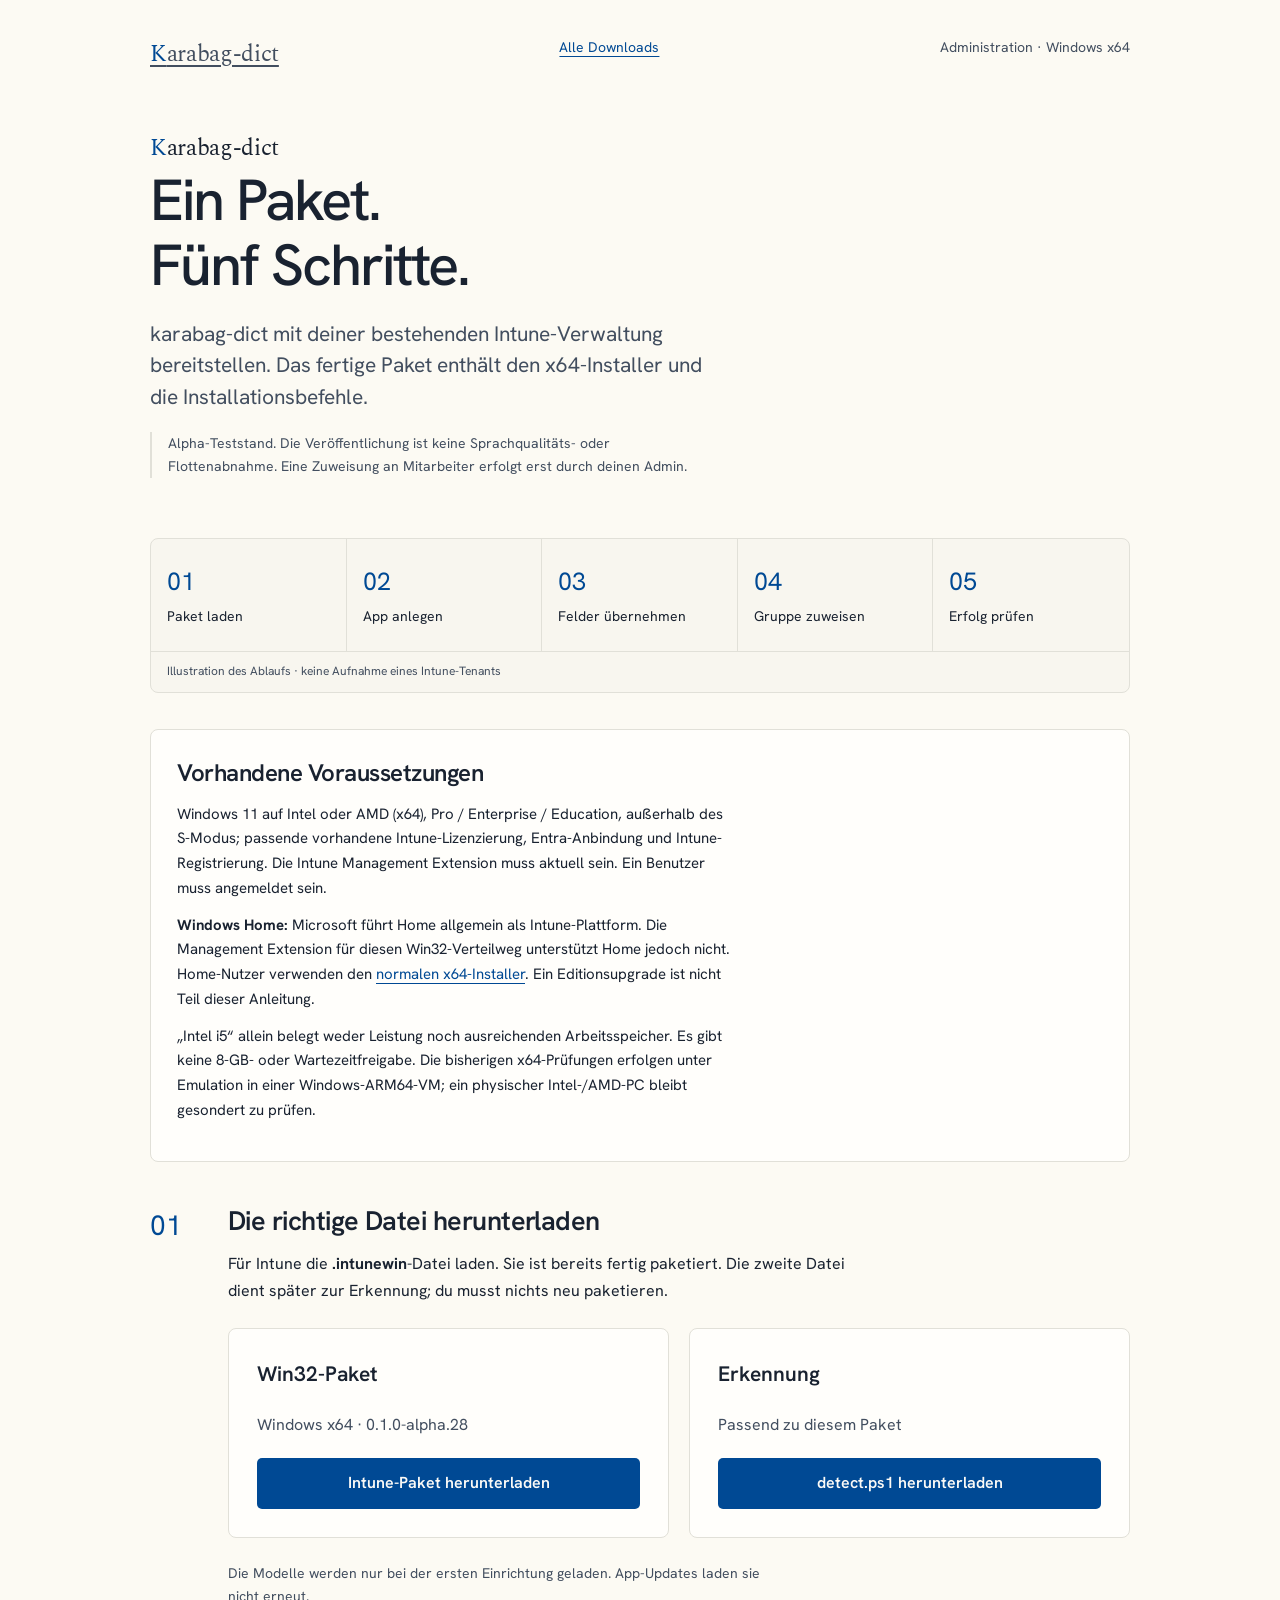
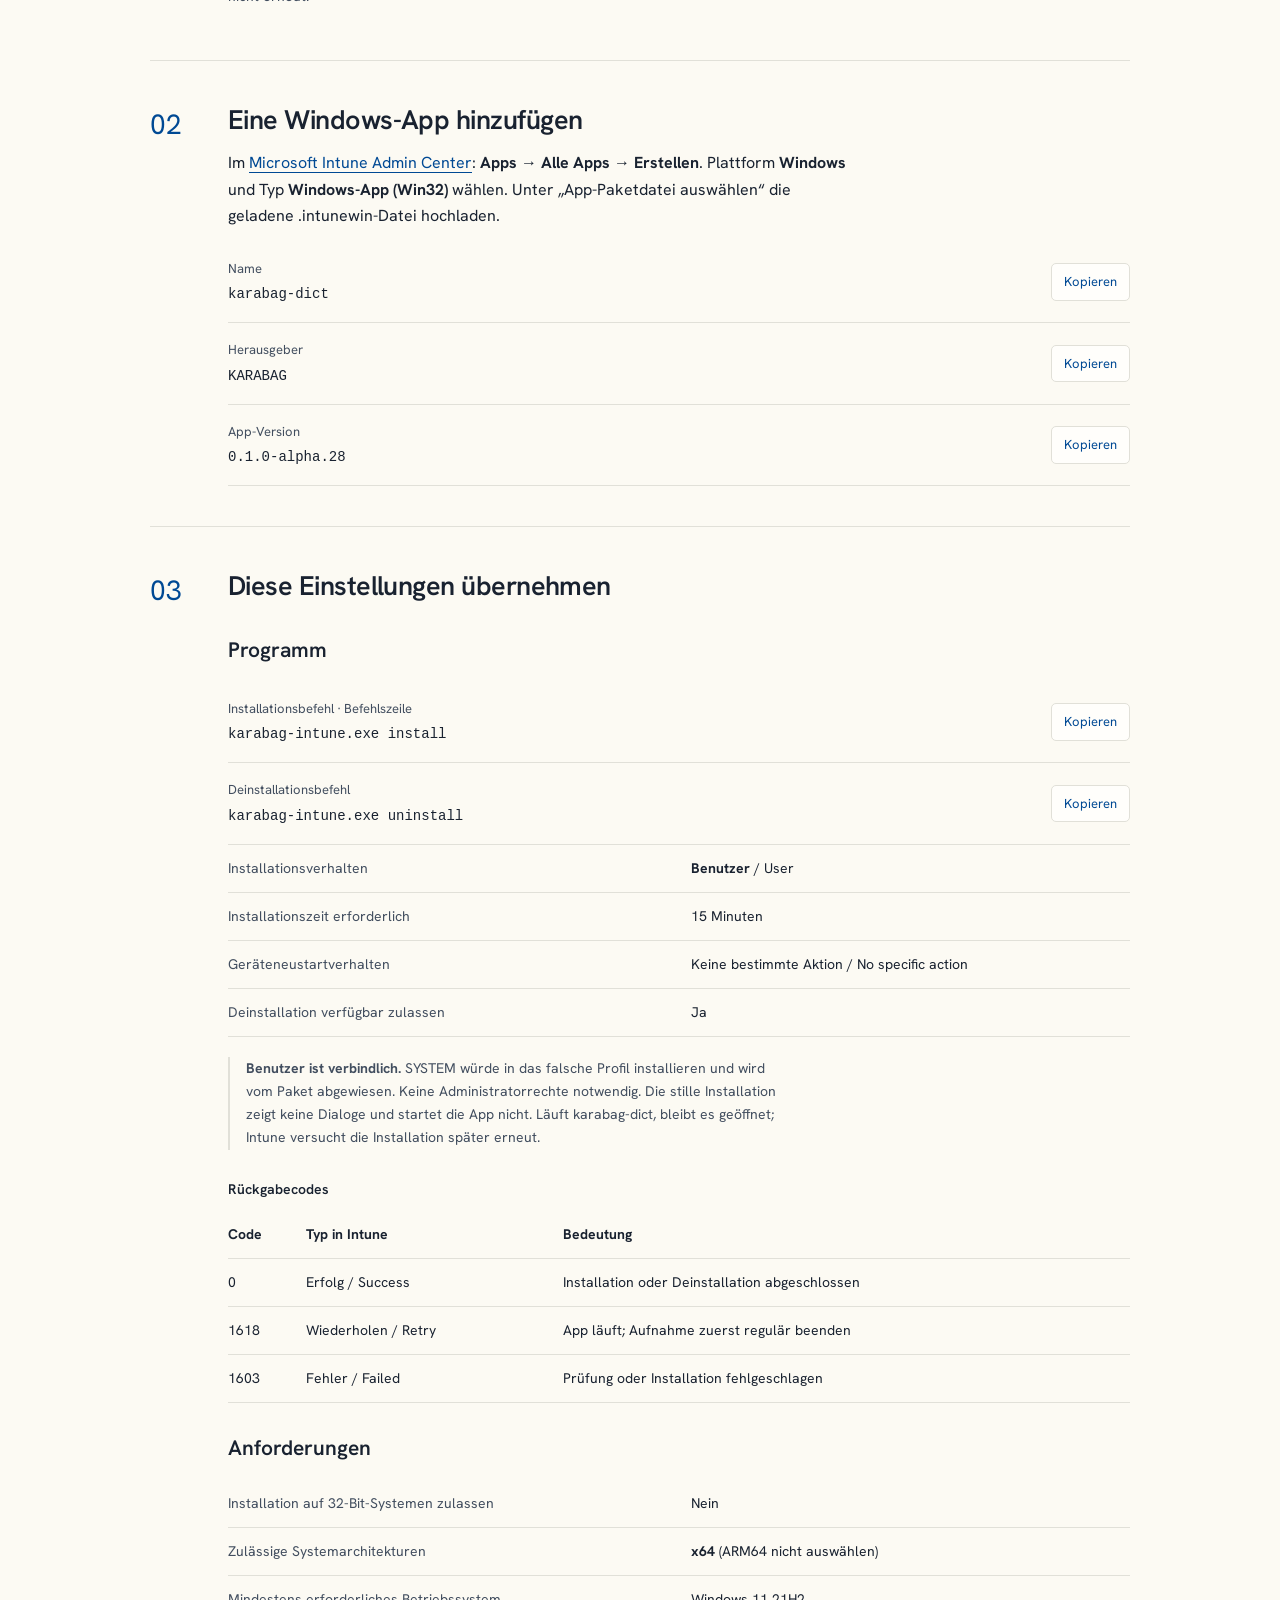
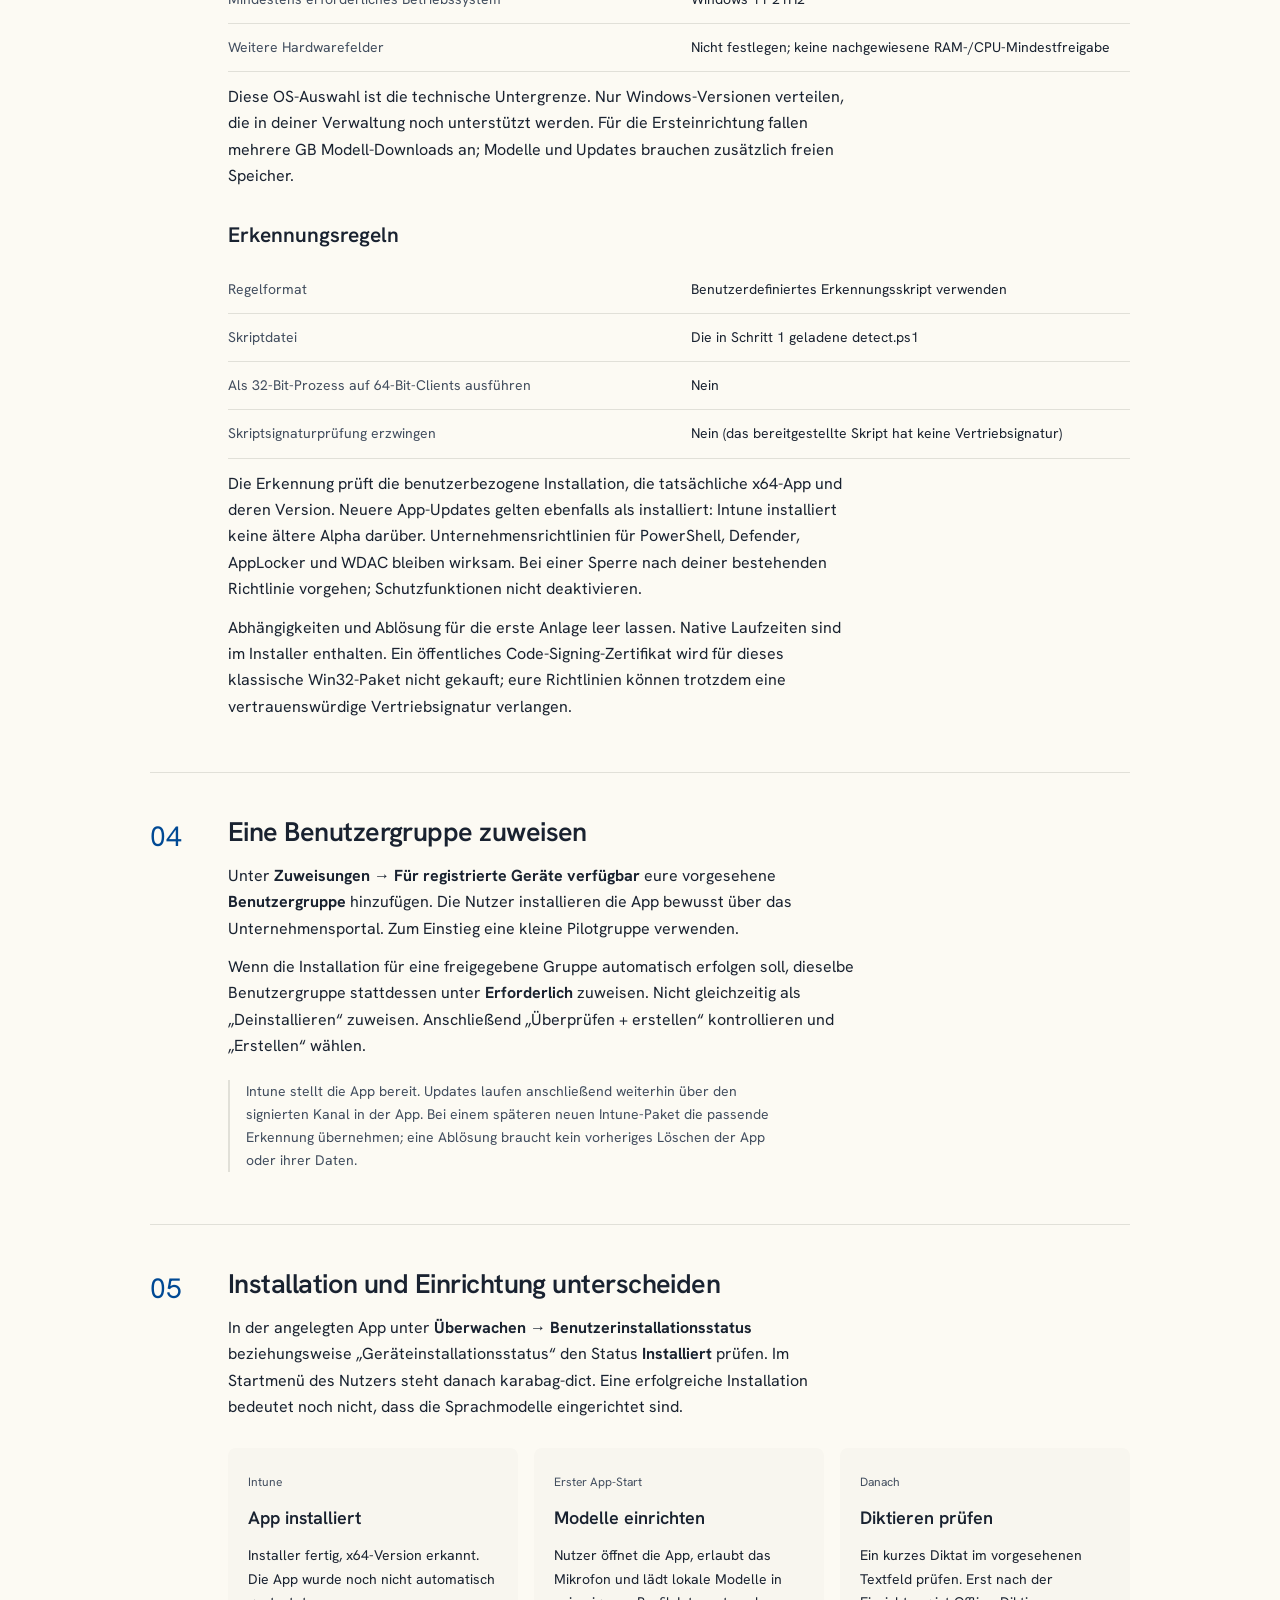
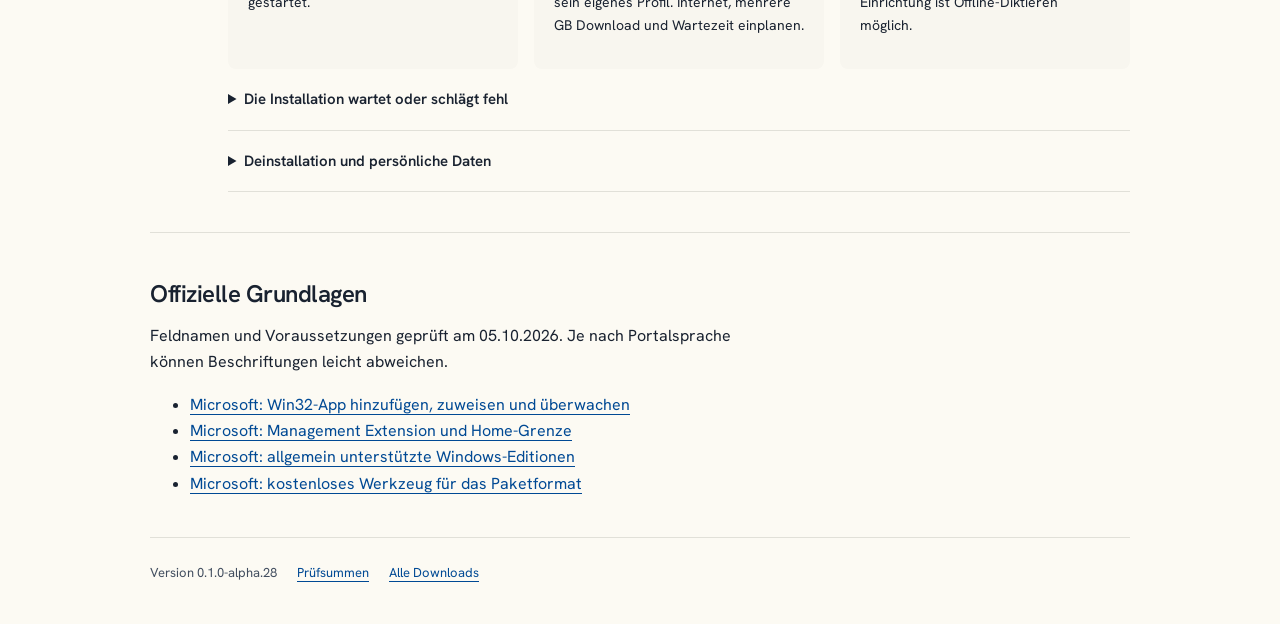
==== commit 3271b845: "feat: publish karabag-dict downloads" ====
--- a/intune.html
+++ b/intune.html
@@ -77,7 +77,7 @@
           <div class="downloads">
             <article>
               <h3>Win32-Paket</h3>
-              <p>Windows x64 · 0.1.0-alpha.27</p>
+              <p>Windows x64 · 0.1.0-alpha.28</p>
               <a class="download" id="intune-download" aria-disabled="true"
                 >Intune-Paket herunterladen</a
               >
@@ -120,7 +120,7 @@
             ><button type="button" data-copy>Kopieren</button>
           </div>
           <div class="field">
-            <span>App-Version</span><code>0.1.0-alpha.27</code
+            <span>App-Version</span><code>0.1.0-alpha.28</code
             ><button type="button" data-copy>Kopieren</button>
           </div>
         </div>
@@ -383,7 +383,7 @@
       </section>
       <p id="copy-status" role="status" aria-live="polite"></p>
       <footer>
-        <span id="version">Version 0.1.0-alpha.27</span
+        <span id="version">Version 0.1.0-alpha.28</span
         ><a href="SHA256SUMS">Prüfsummen</a><a href="./">Alle Downloads</a>
       </footer>
     </main>
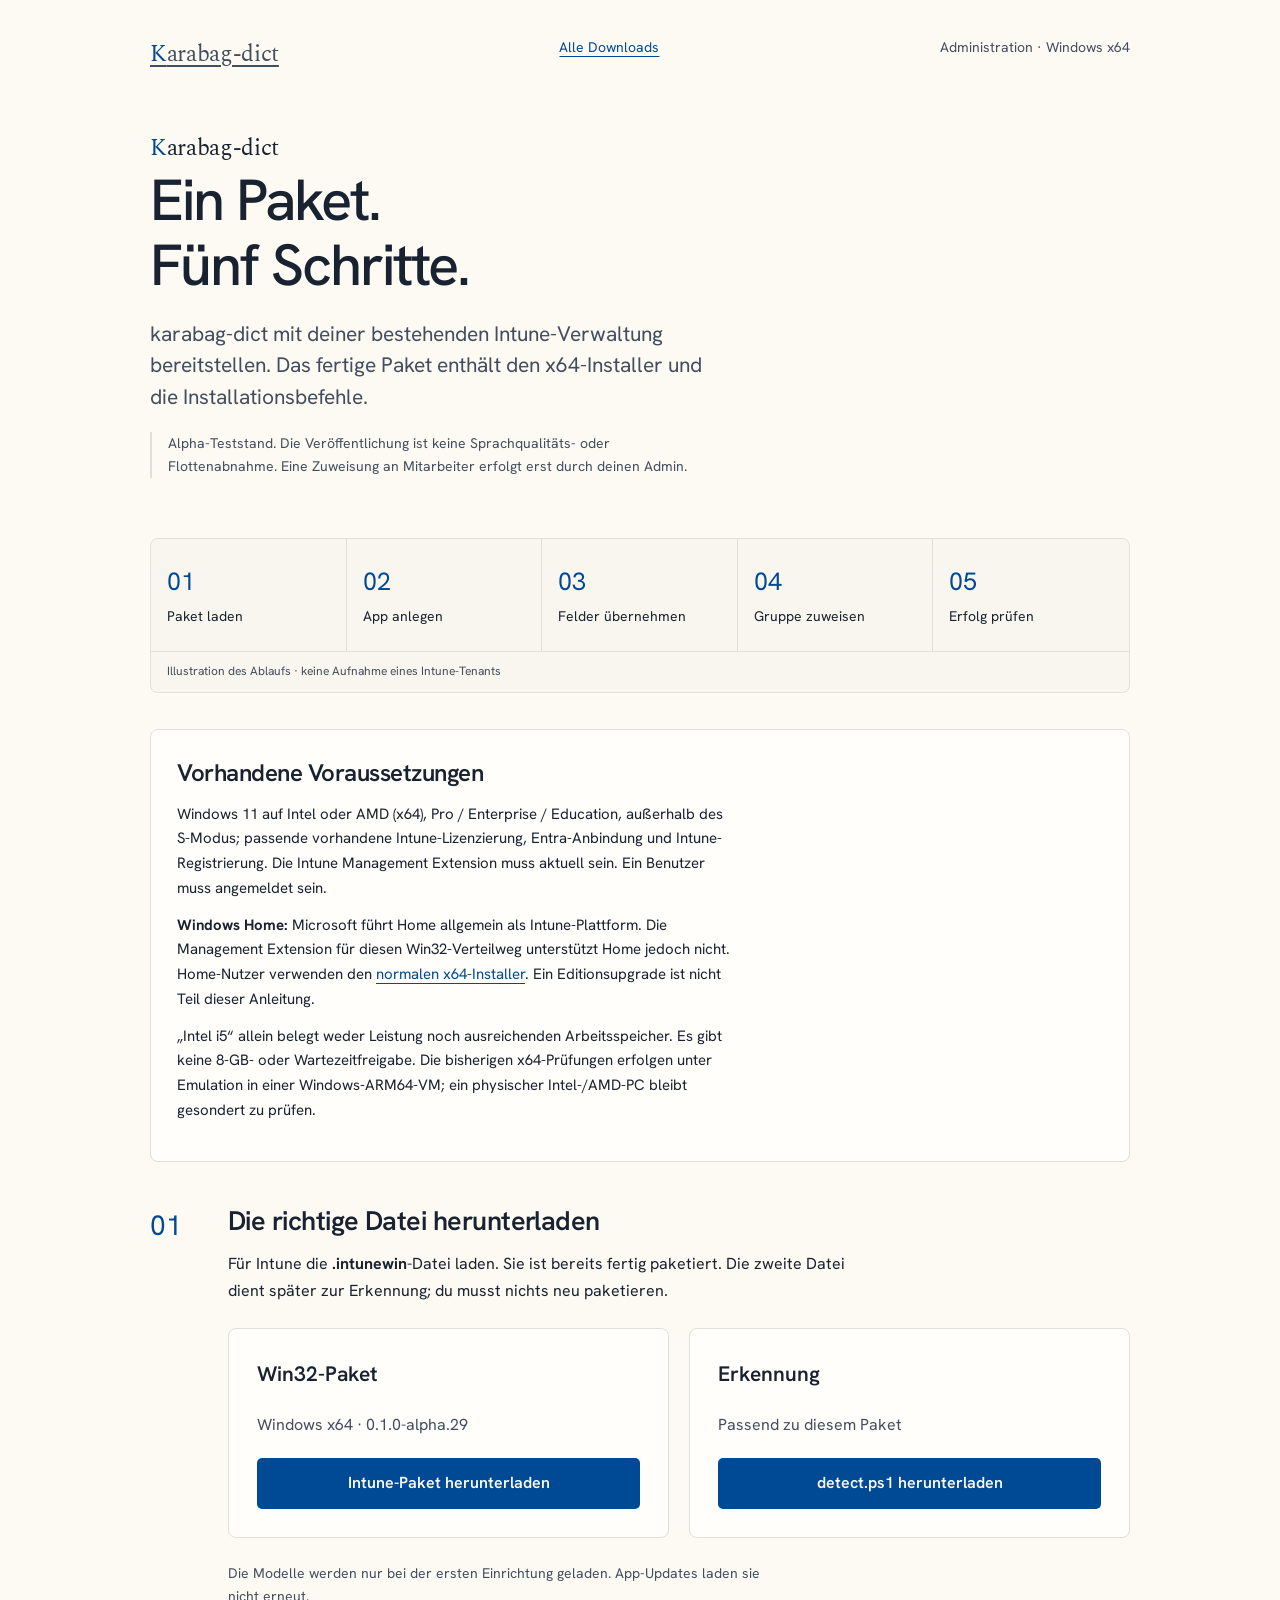
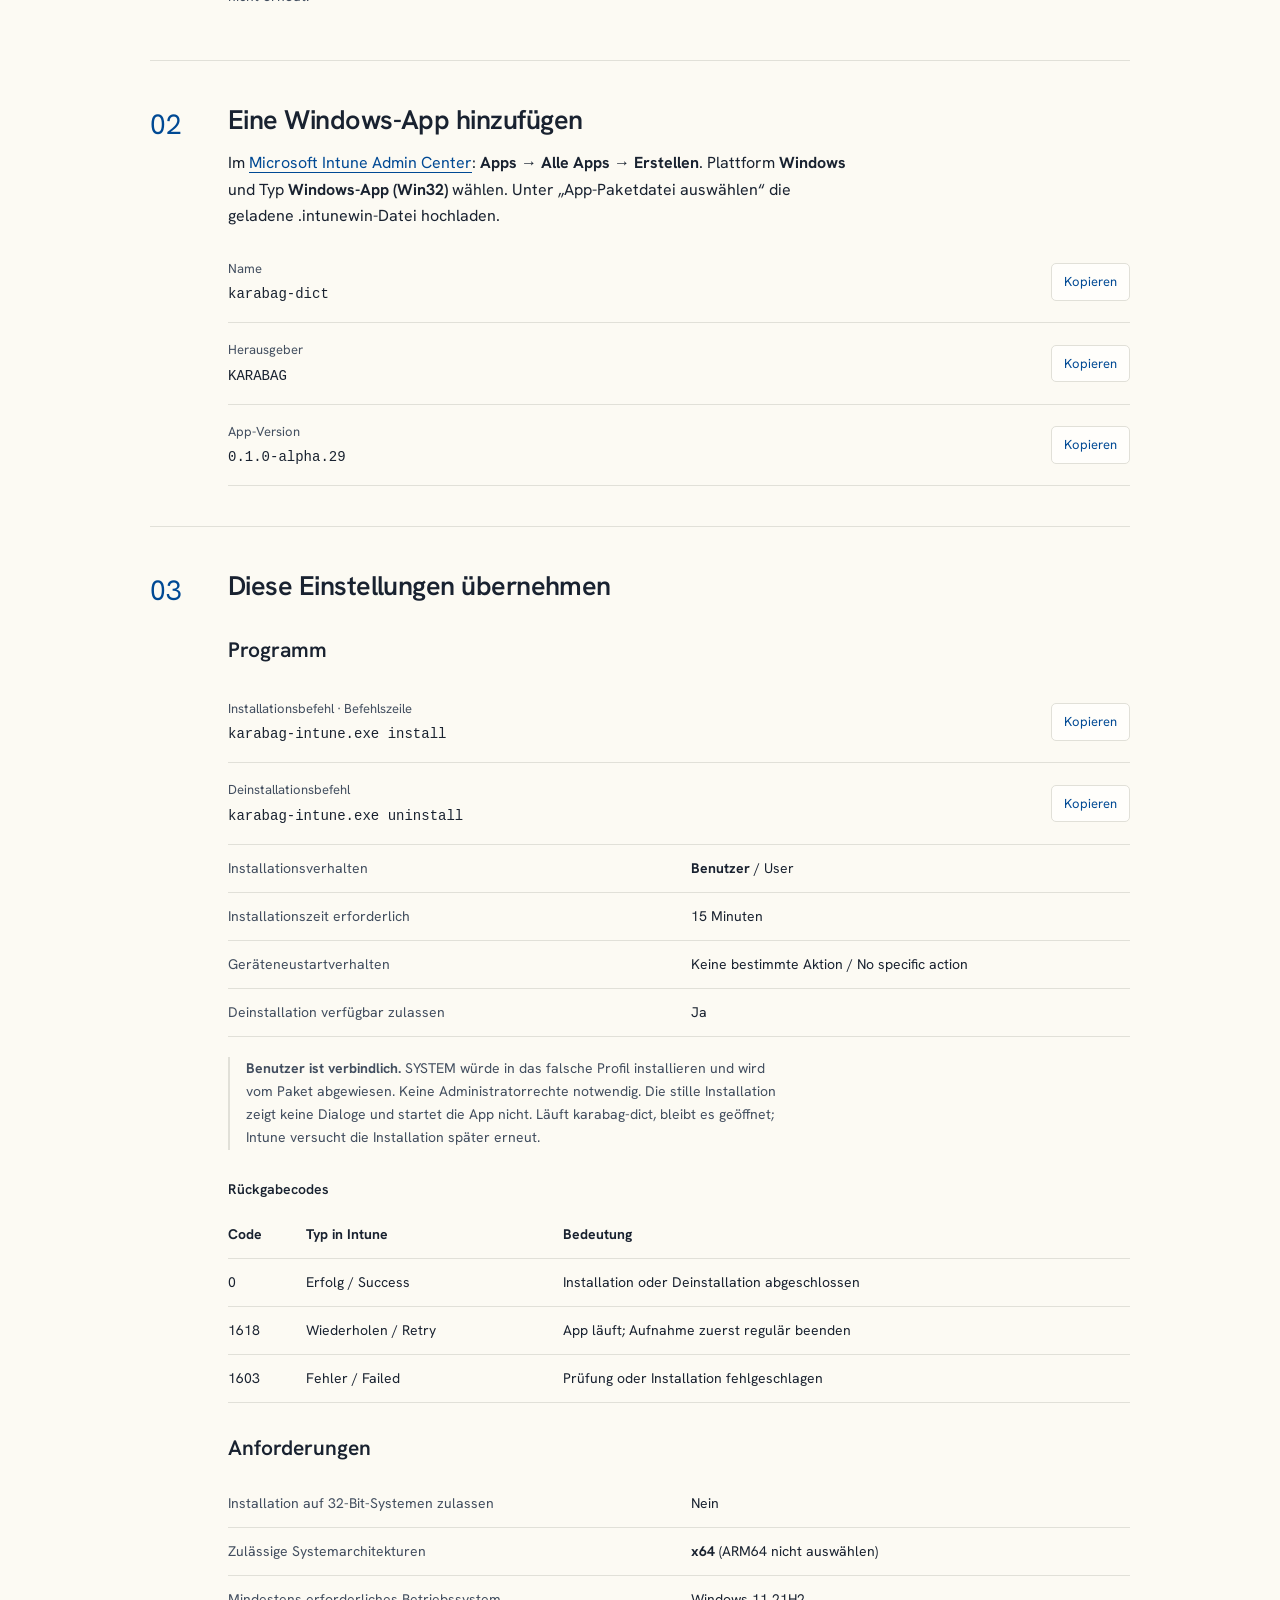
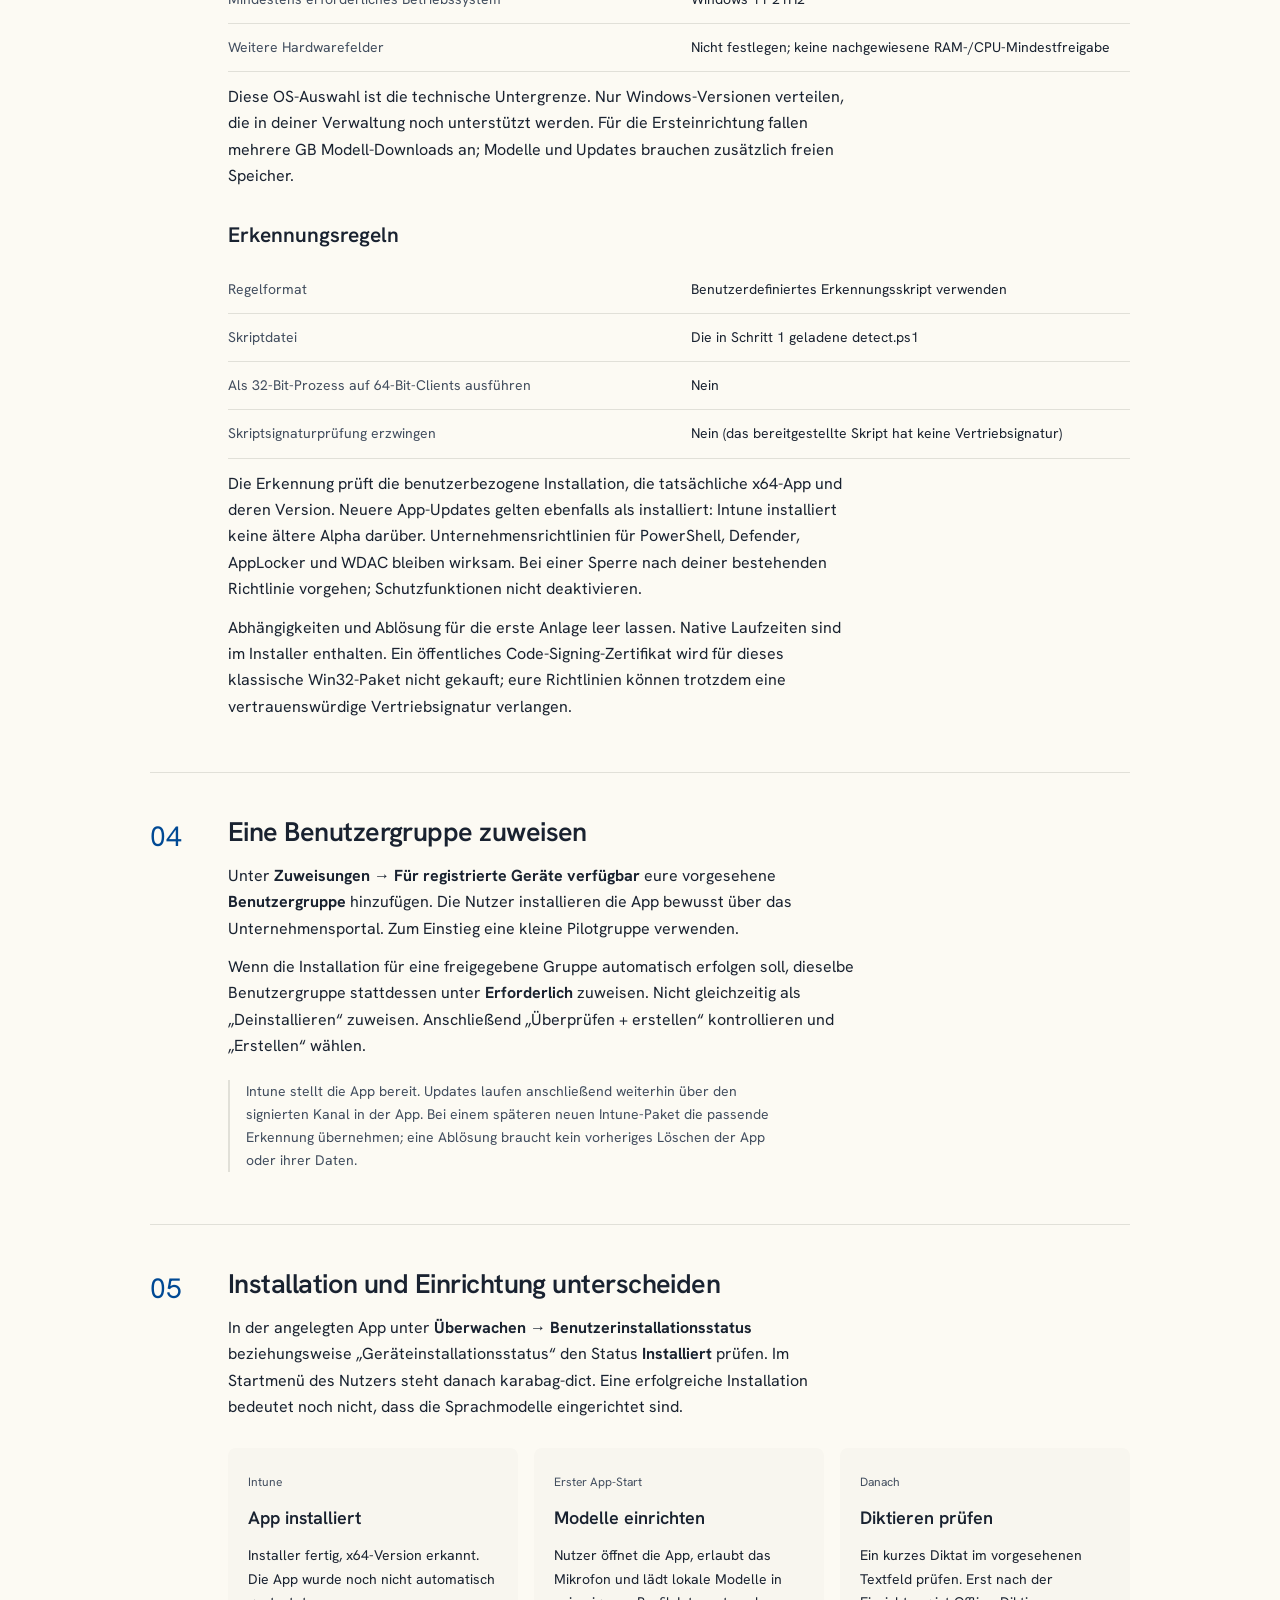
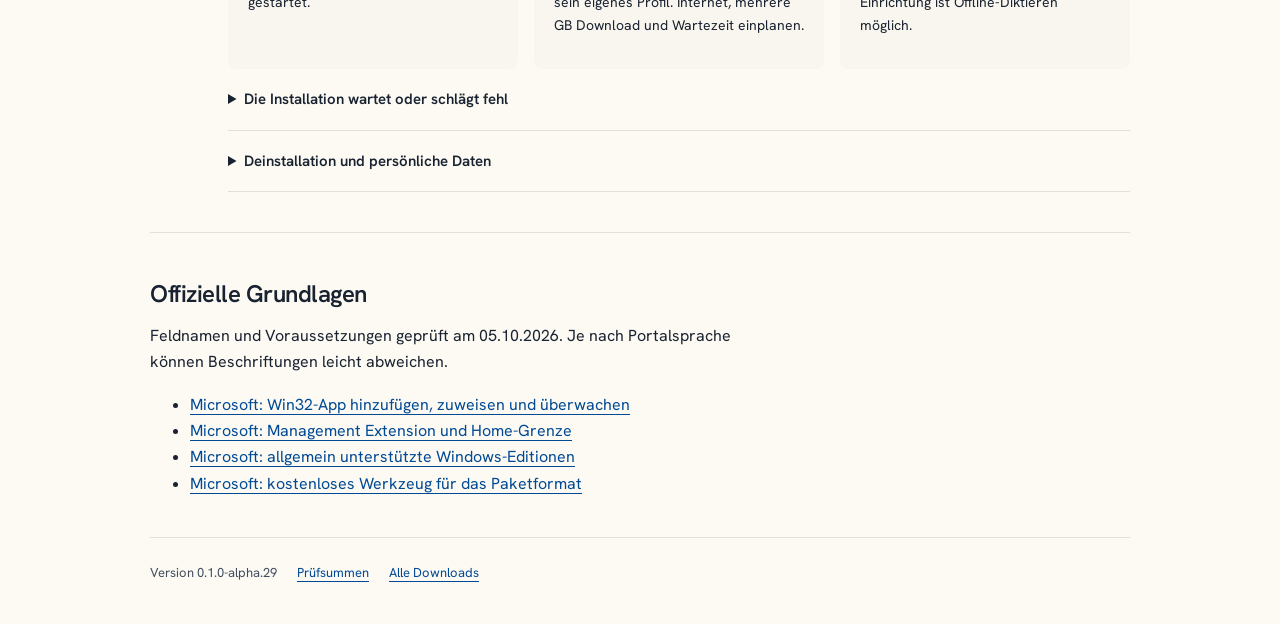
==== commit 3eab557b: "feat: publish karabag-dict downloads" ====
--- a/intune.html
+++ b/intune.html
@@ -77,7 +77,7 @@
           <div class="downloads">
             <article>
               <h3>Win32-Paket</h3>
-              <p>Windows x64 · 0.1.0-alpha.28</p>
+              <p>Windows x64 · 0.1.0-alpha.29</p>
               <a class="download" id="intune-download" aria-disabled="true"
                 >Intune-Paket herunterladen</a
               >
@@ -120,7 +120,7 @@
             ><button type="button" data-copy>Kopieren</button>
           </div>
           <div class="field">
-            <span>App-Version</span><code>0.1.0-alpha.28</code
+            <span>App-Version</span><code>0.1.0-alpha.29</code
             ><button type="button" data-copy>Kopieren</button>
           </div>
         </div>
@@ -383,7 +383,7 @@
       </section>
       <p id="copy-status" role="status" aria-live="polite"></p>
       <footer>
-        <span id="version">Version 0.1.0-alpha.28</span
+        <span id="version">Version 0.1.0-alpha.29</span
         ><a href="SHA256SUMS">Prüfsummen</a><a href="./">Alle Downloads</a>
       </footer>
     </main>
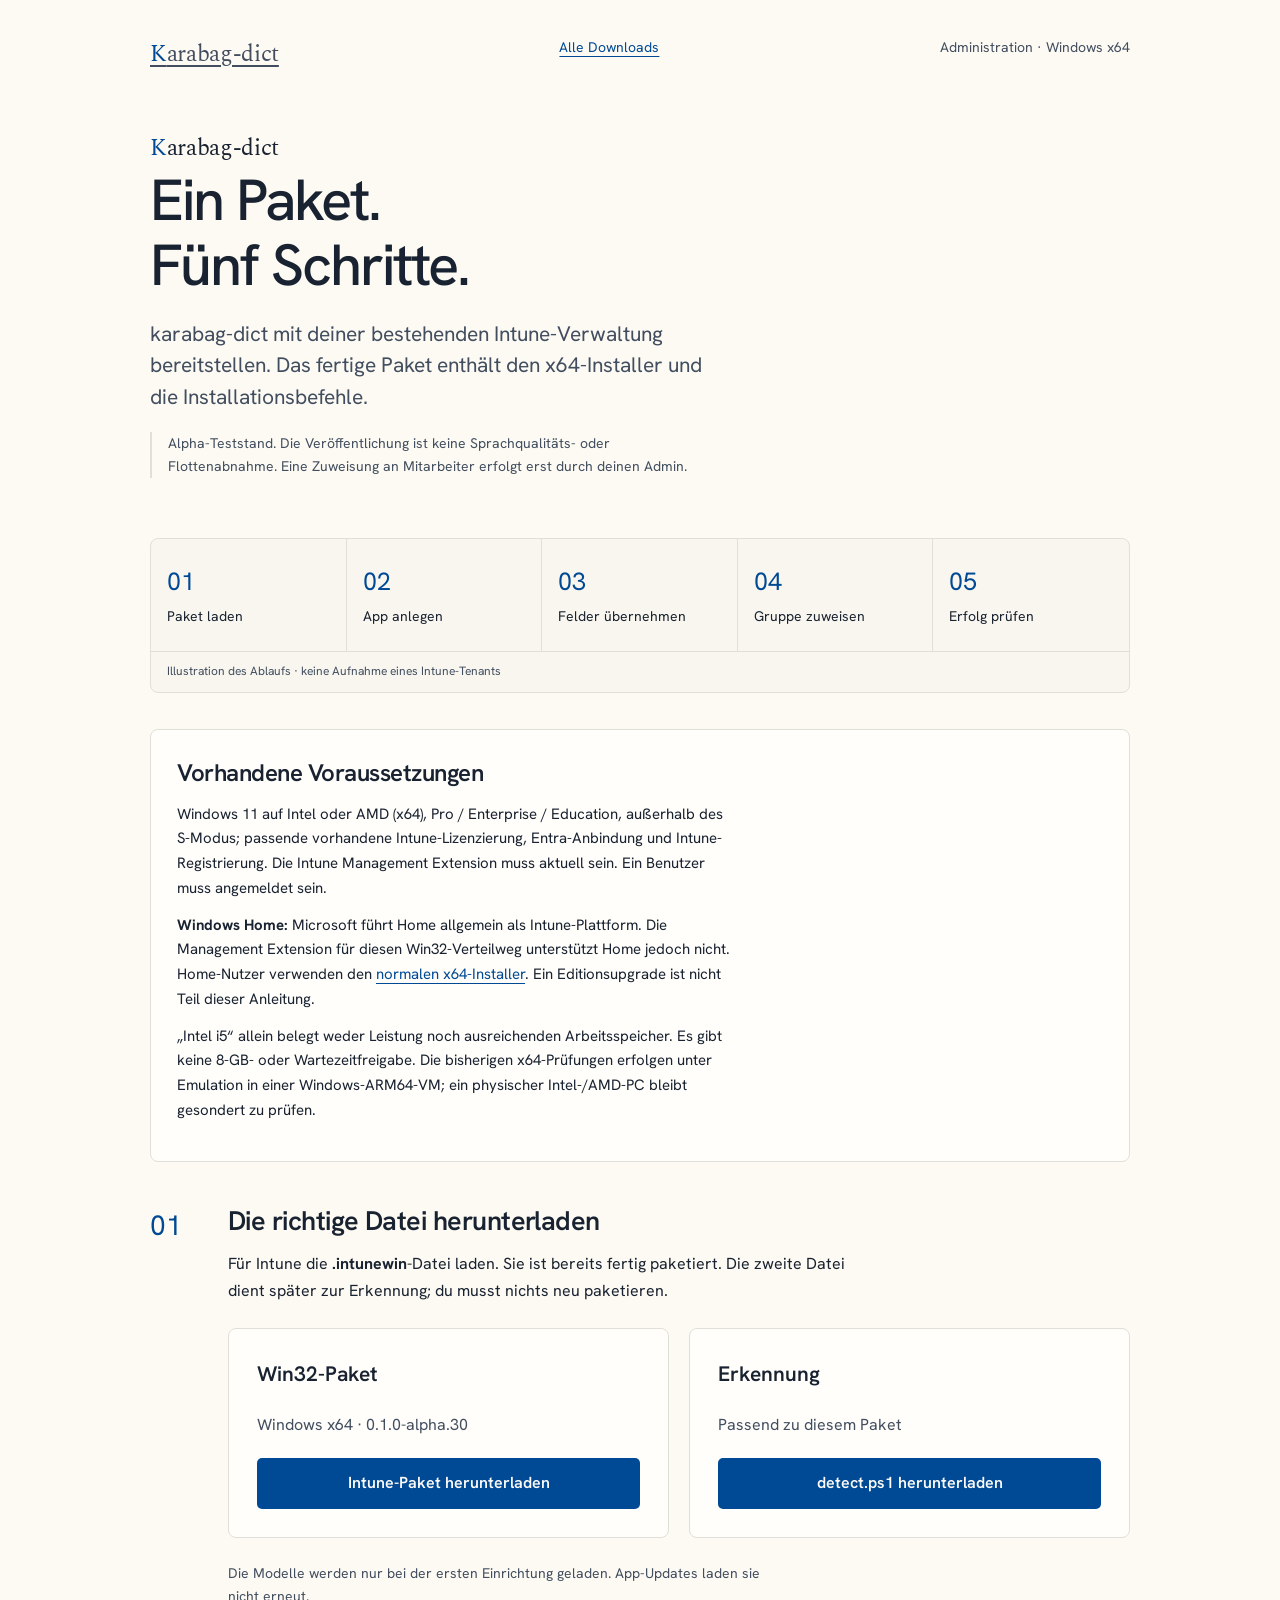
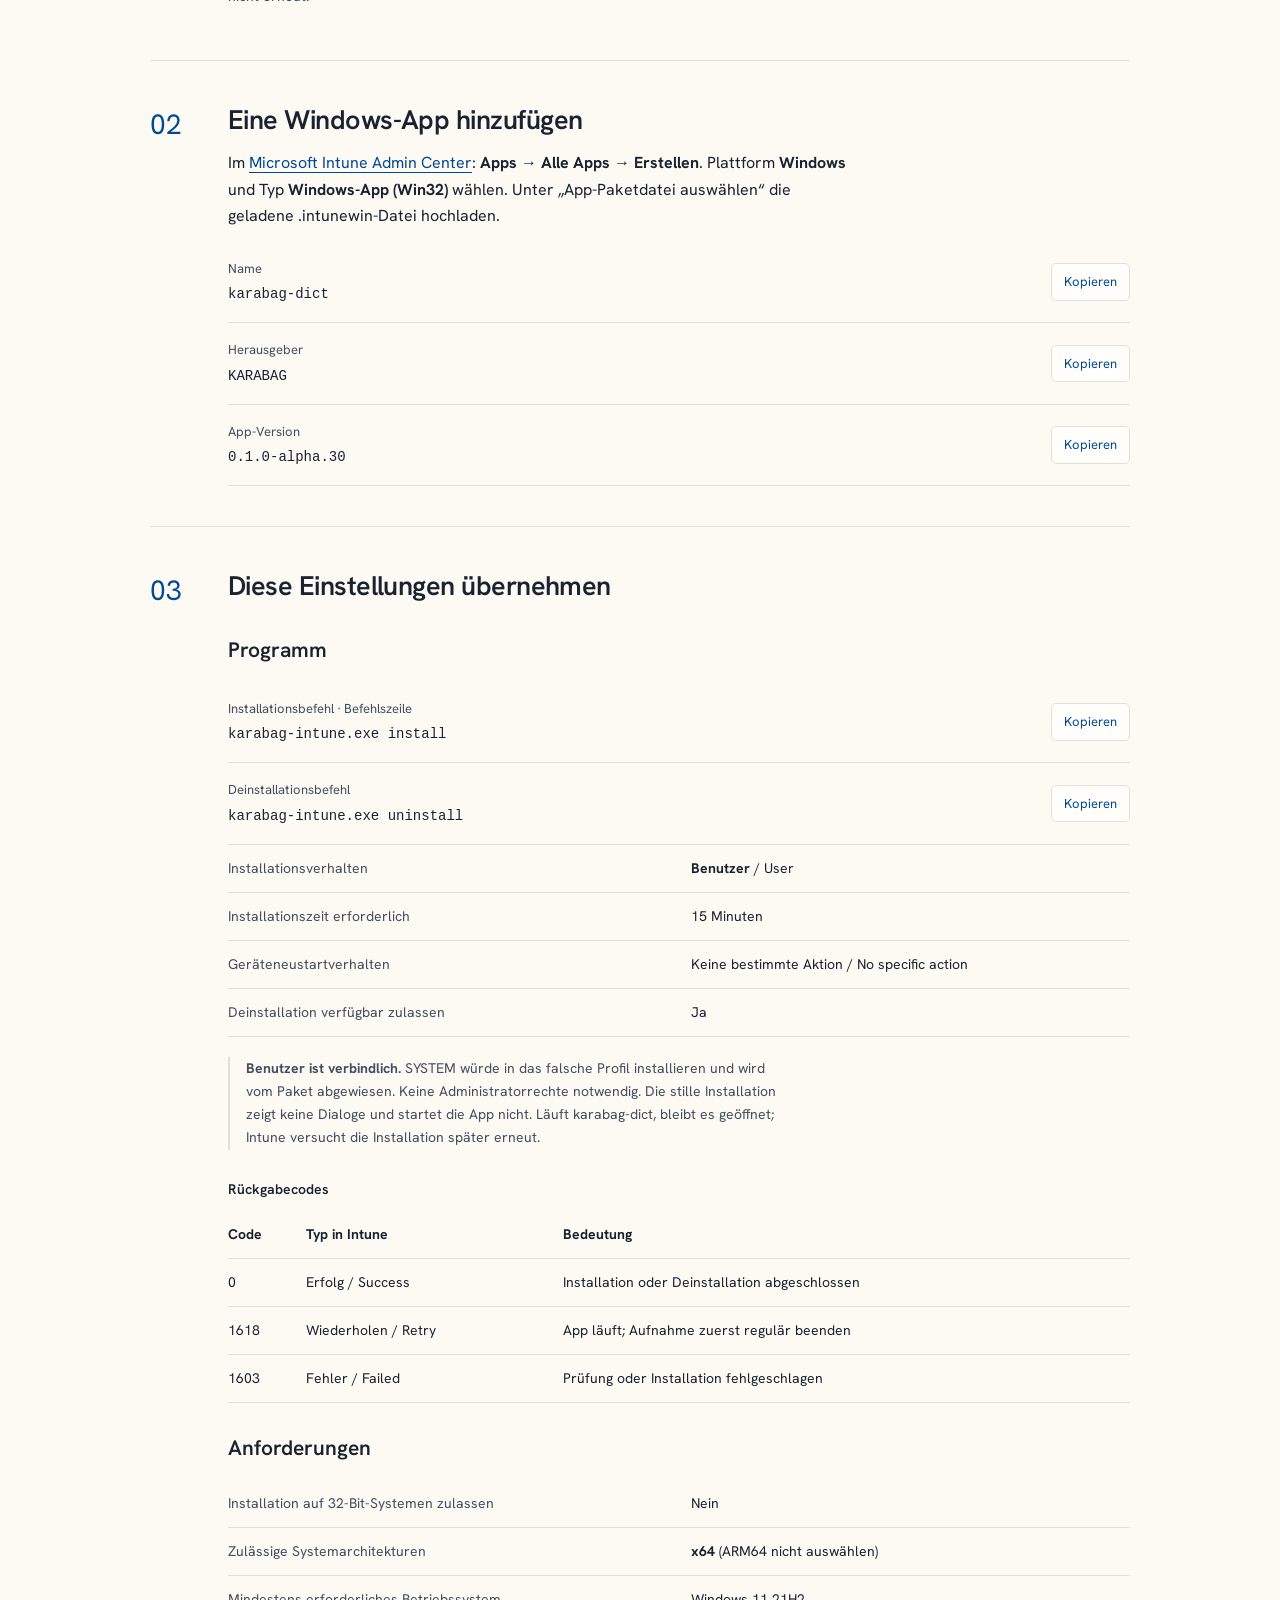
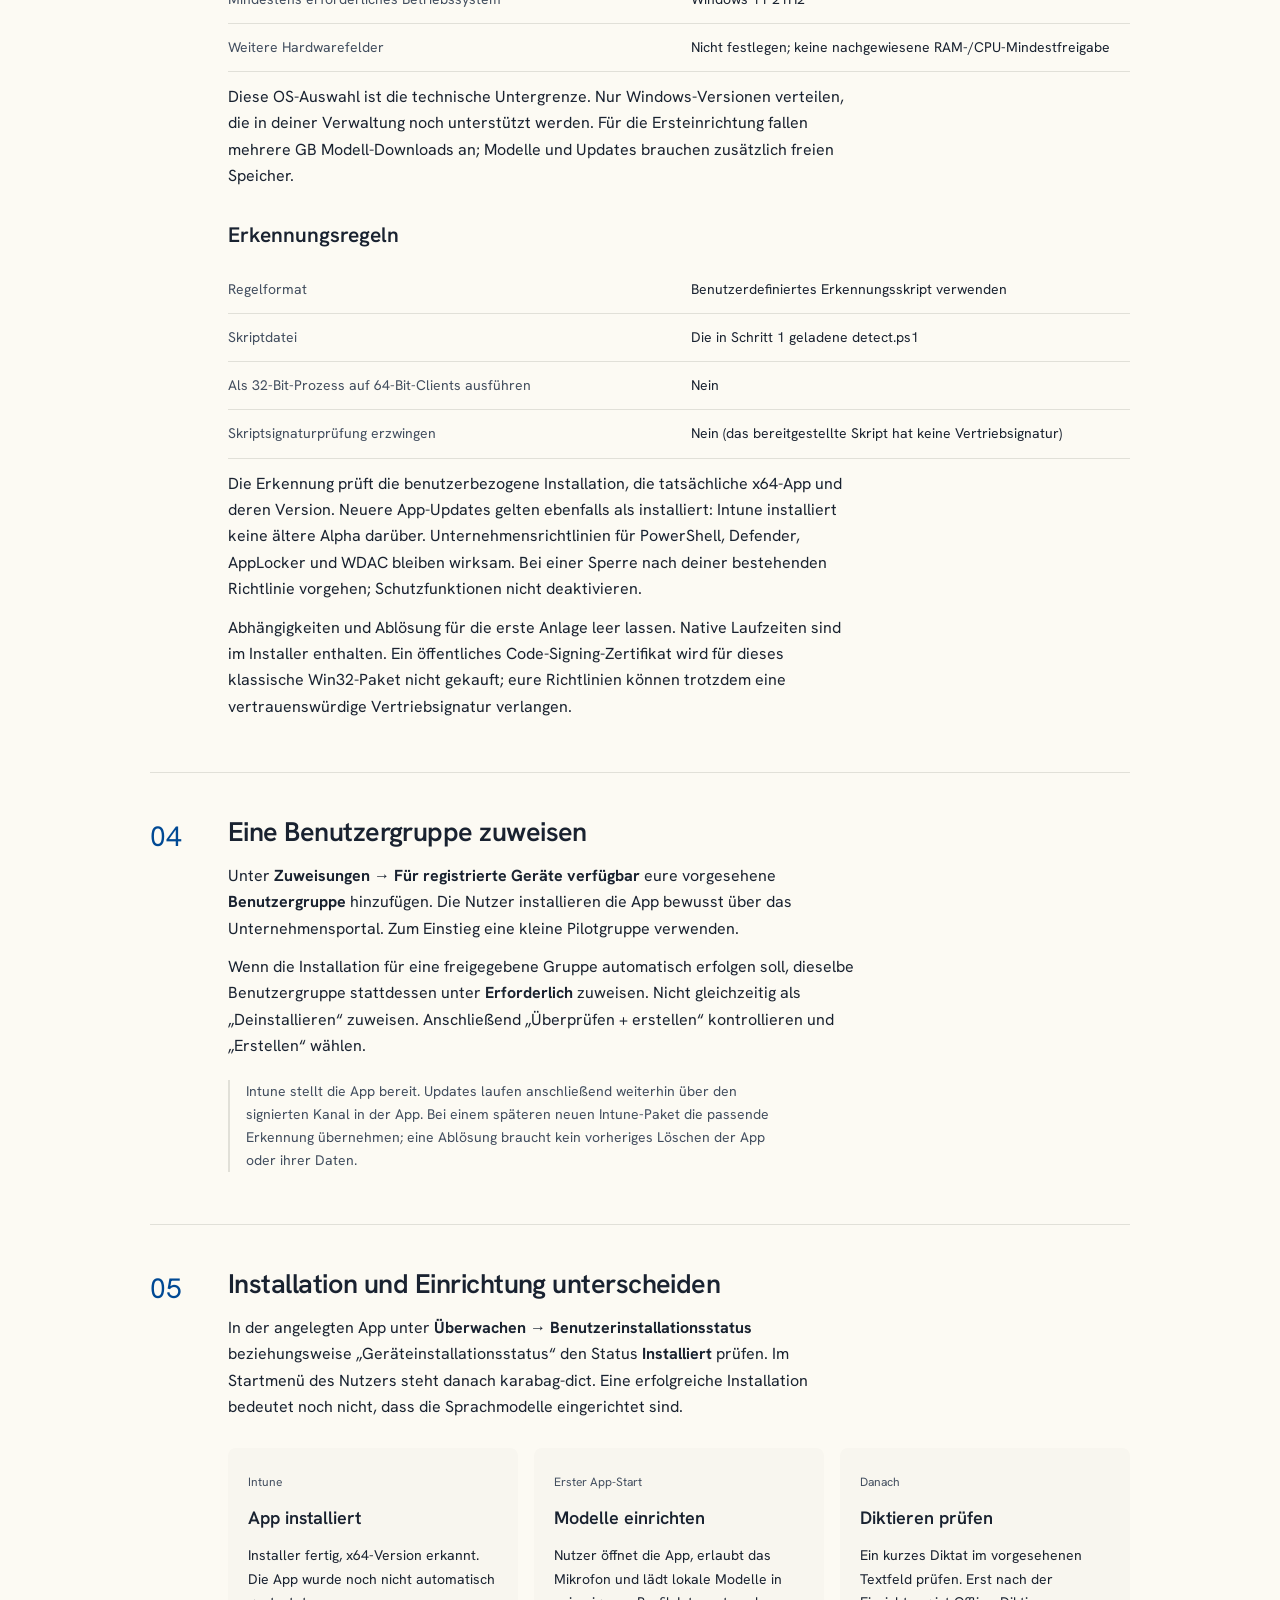
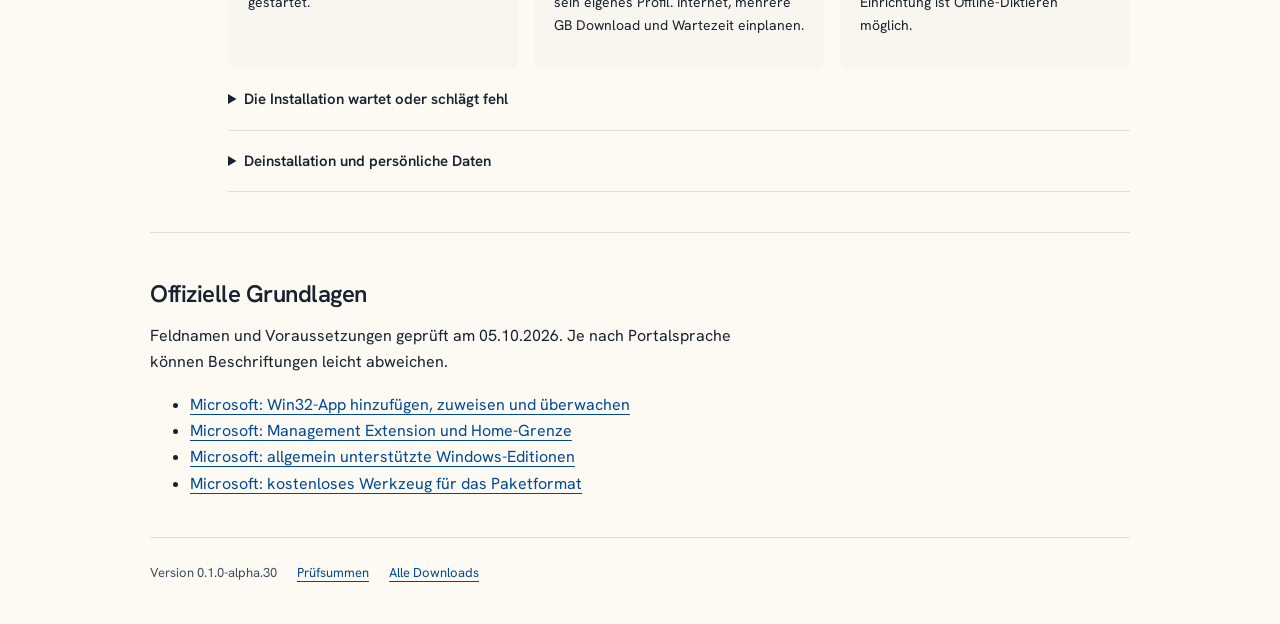
==== commit cf1cbab7: "feat: publish karabag-dict downloads" ====
--- a/intune.html
+++ b/intune.html
@@ -77,7 +77,7 @@
           <div class="downloads">
             <article>
               <h3>Win32-Paket</h3>
-              <p>Windows x64 · 0.1.0-alpha.29</p>
+              <p>Windows x64 · 0.1.0-alpha.30</p>
               <a class="download" id="intune-download" aria-disabled="true"
                 >Intune-Paket herunterladen</a
               >
@@ -120,7 +120,7 @@
             ><button type="button" data-copy>Kopieren</button>
           </div>
           <div class="field">
-            <span>App-Version</span><code>0.1.0-alpha.29</code
+            <span>App-Version</span><code>0.1.0-alpha.30</code
             ><button type="button" data-copy>Kopieren</button>
           </div>
         </div>
@@ -383,7 +383,7 @@
       </section>
       <p id="copy-status" role="status" aria-live="polite"></p>
       <footer>
-        <span id="version">Version 0.1.0-alpha.29</span
+        <span id="version">Version 0.1.0-alpha.30</span
         ><a href="SHA256SUMS">Prüfsummen</a><a href="./">Alle Downloads</a>
       </footer>
     </main>
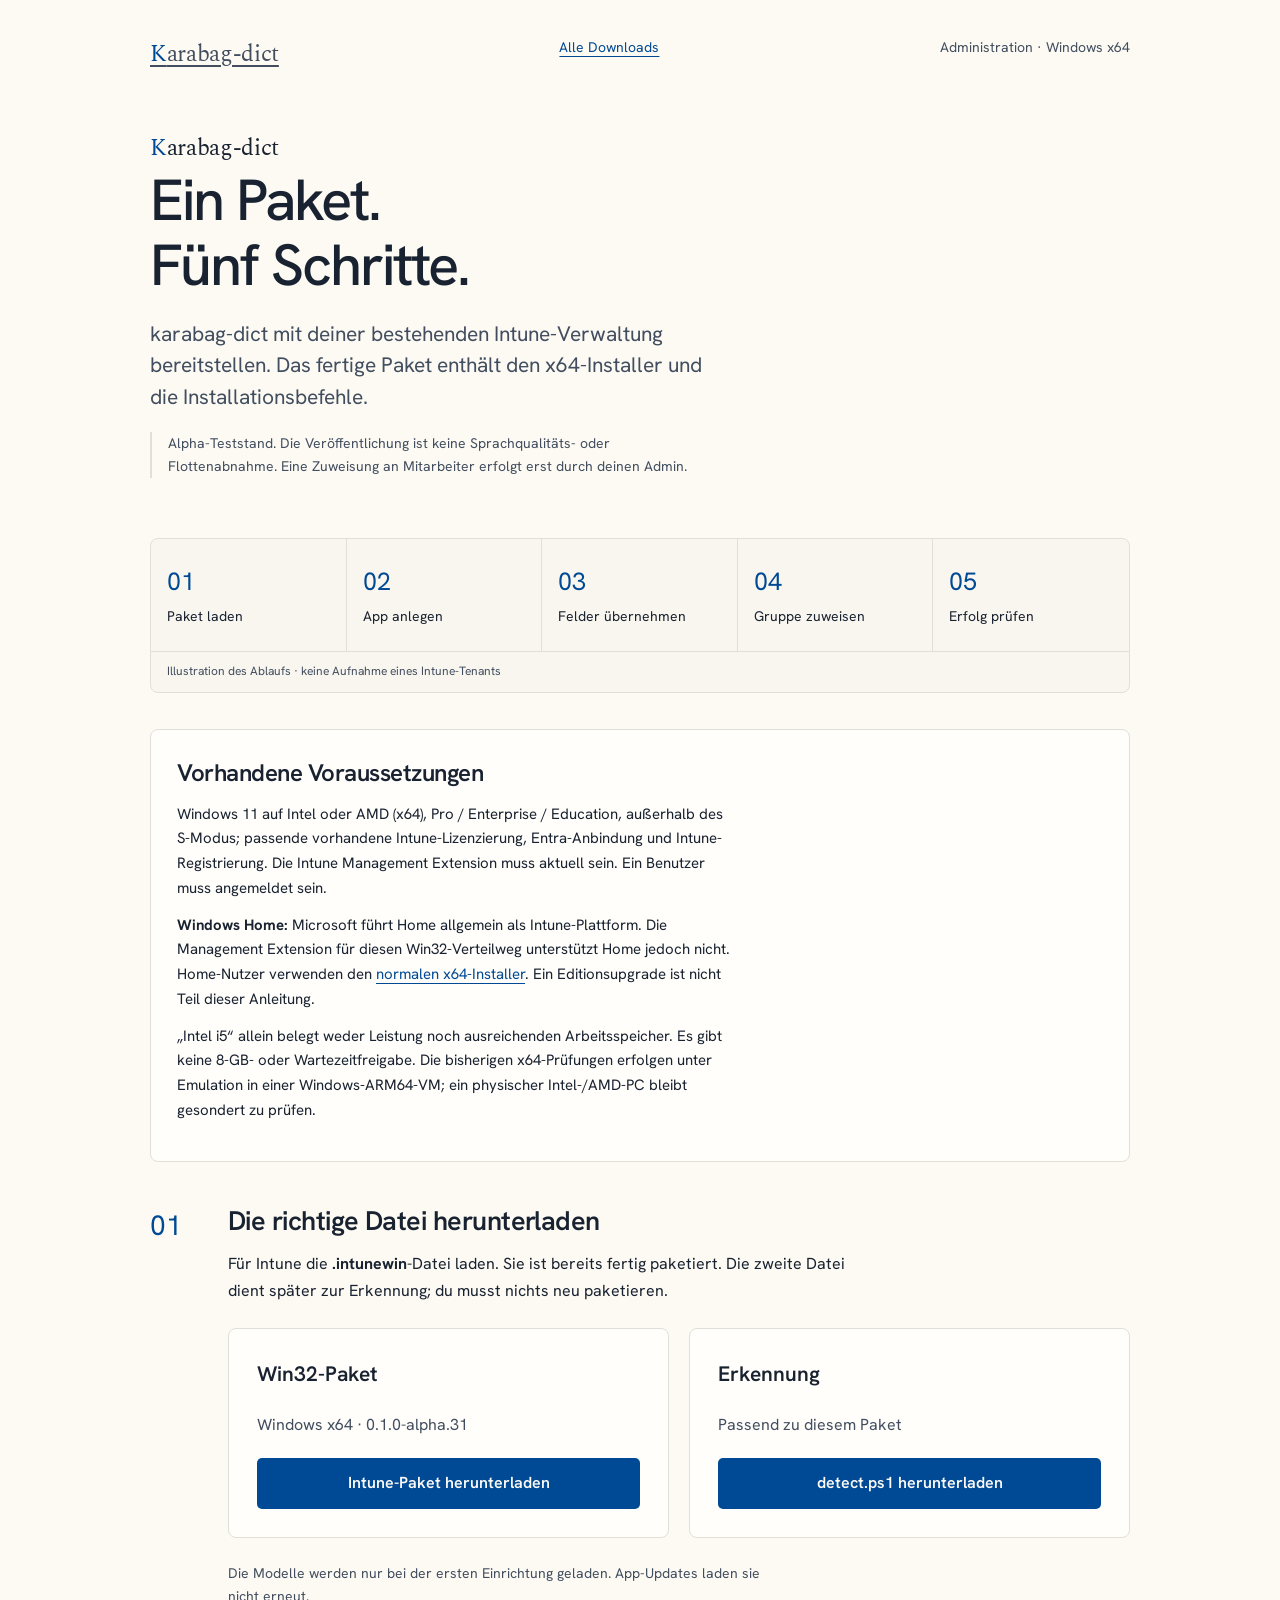
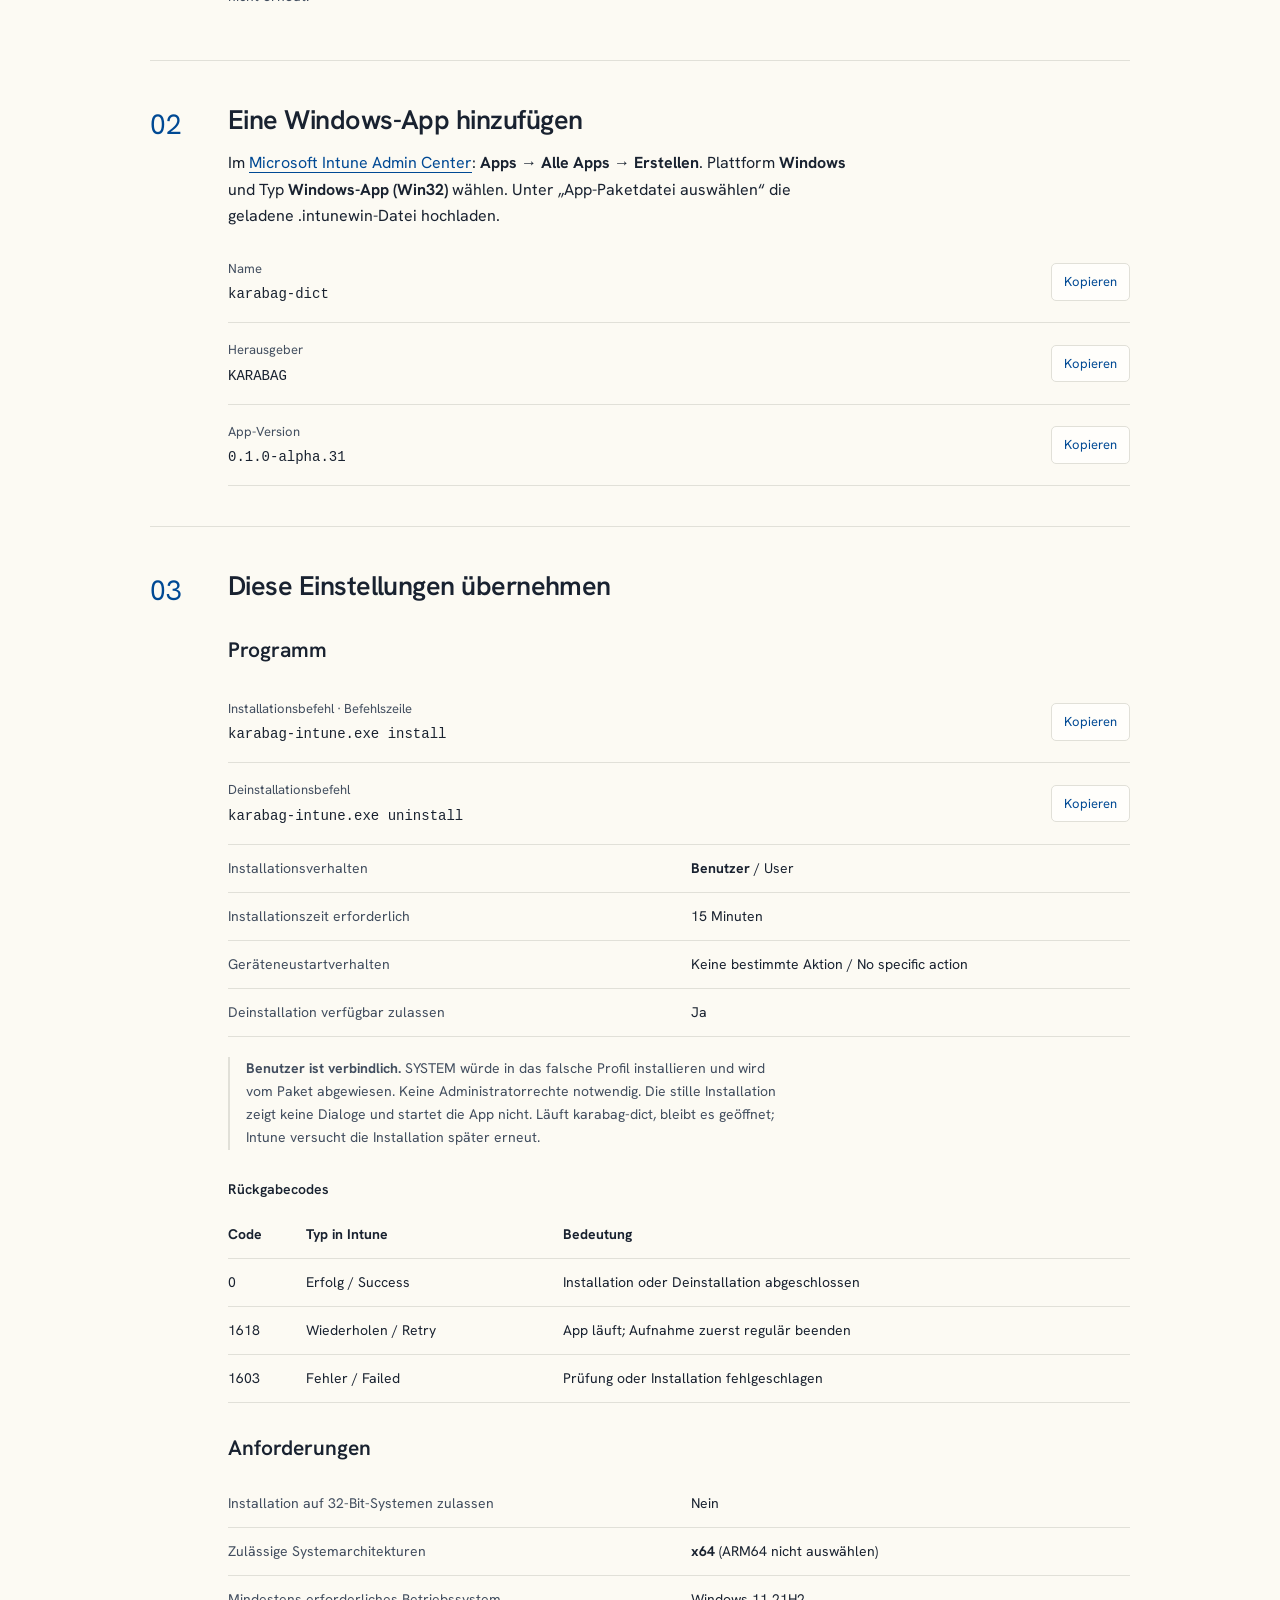
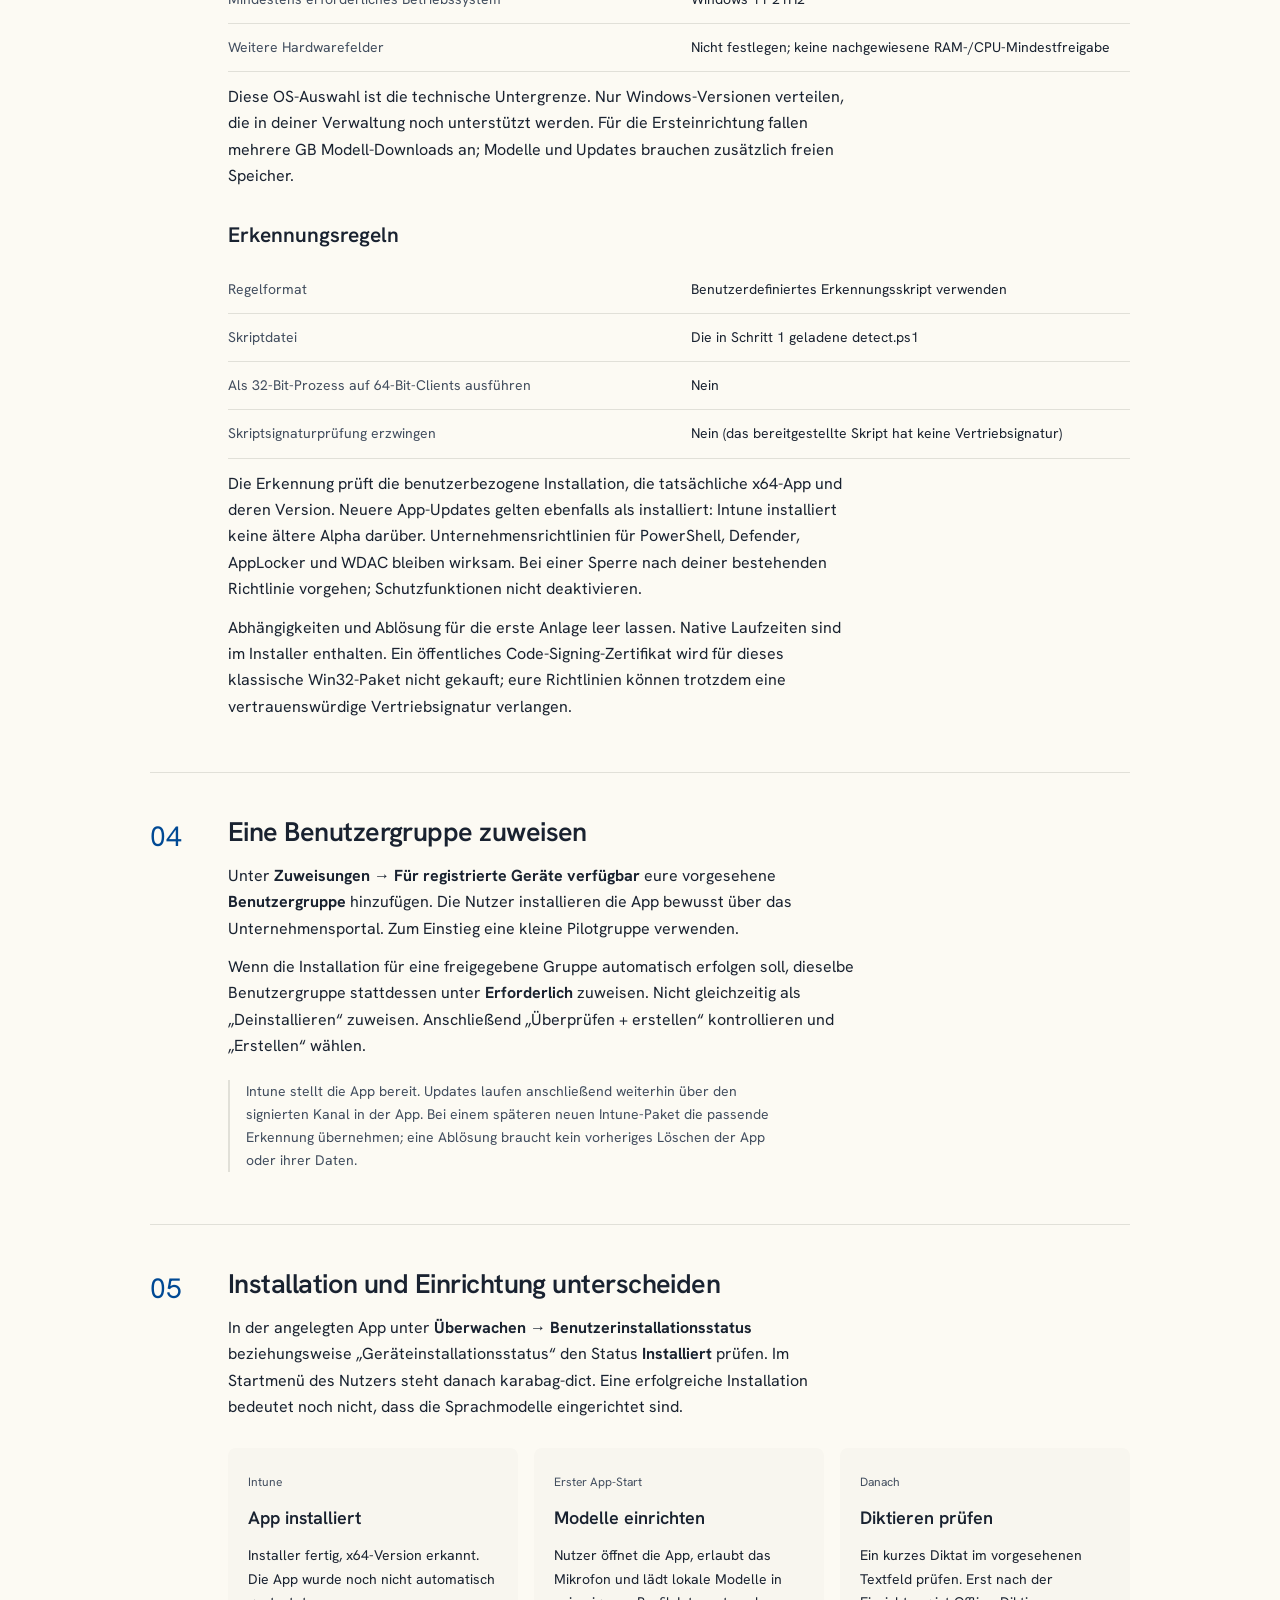
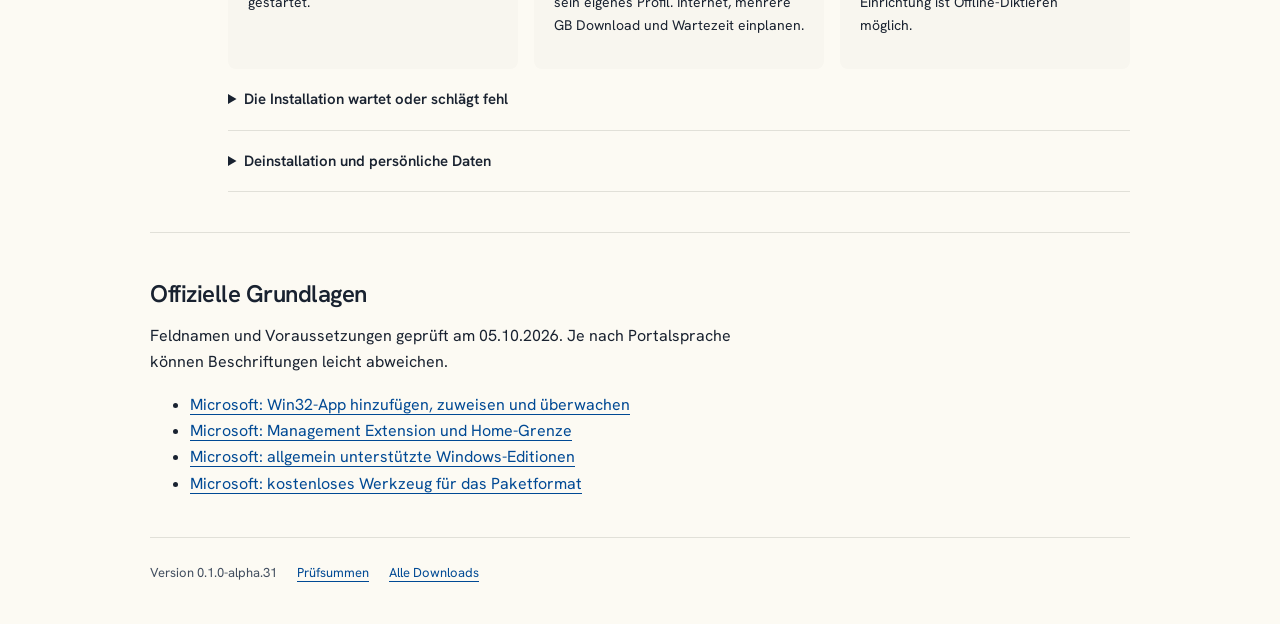
==== commit b9898183: "feat: publish karabag-dict downloads" ====
--- a/intune.html
+++ b/intune.html
@@ -77,7 +77,7 @@
           <div class="downloads">
             <article>
               <h3>Win32-Paket</h3>
-              <p>Windows x64 · 0.1.0-alpha.30</p>
+              <p>Windows x64 · 0.1.0-alpha.31</p>
               <a class="download" id="intune-download" aria-disabled="true"
                 >Intune-Paket herunterladen</a
               >
@@ -120,7 +120,7 @@
             ><button type="button" data-copy>Kopieren</button>
           </div>
           <div class="field">
-            <span>App-Version</span><code>0.1.0-alpha.30</code
+            <span>App-Version</span><code>0.1.0-alpha.31</code
             ><button type="button" data-copy>Kopieren</button>
           </div>
         </div>
@@ -383,7 +383,7 @@
       </section>
       <p id="copy-status" role="status" aria-live="polite"></p>
       <footer>
-        <span id="version">Version 0.1.0-alpha.30</span
+        <span id="version">Version 0.1.0-alpha.31</span
         ><a href="SHA256SUMS">Prüfsummen</a><a href="./">Alle Downloads</a>
       </footer>
     </main>
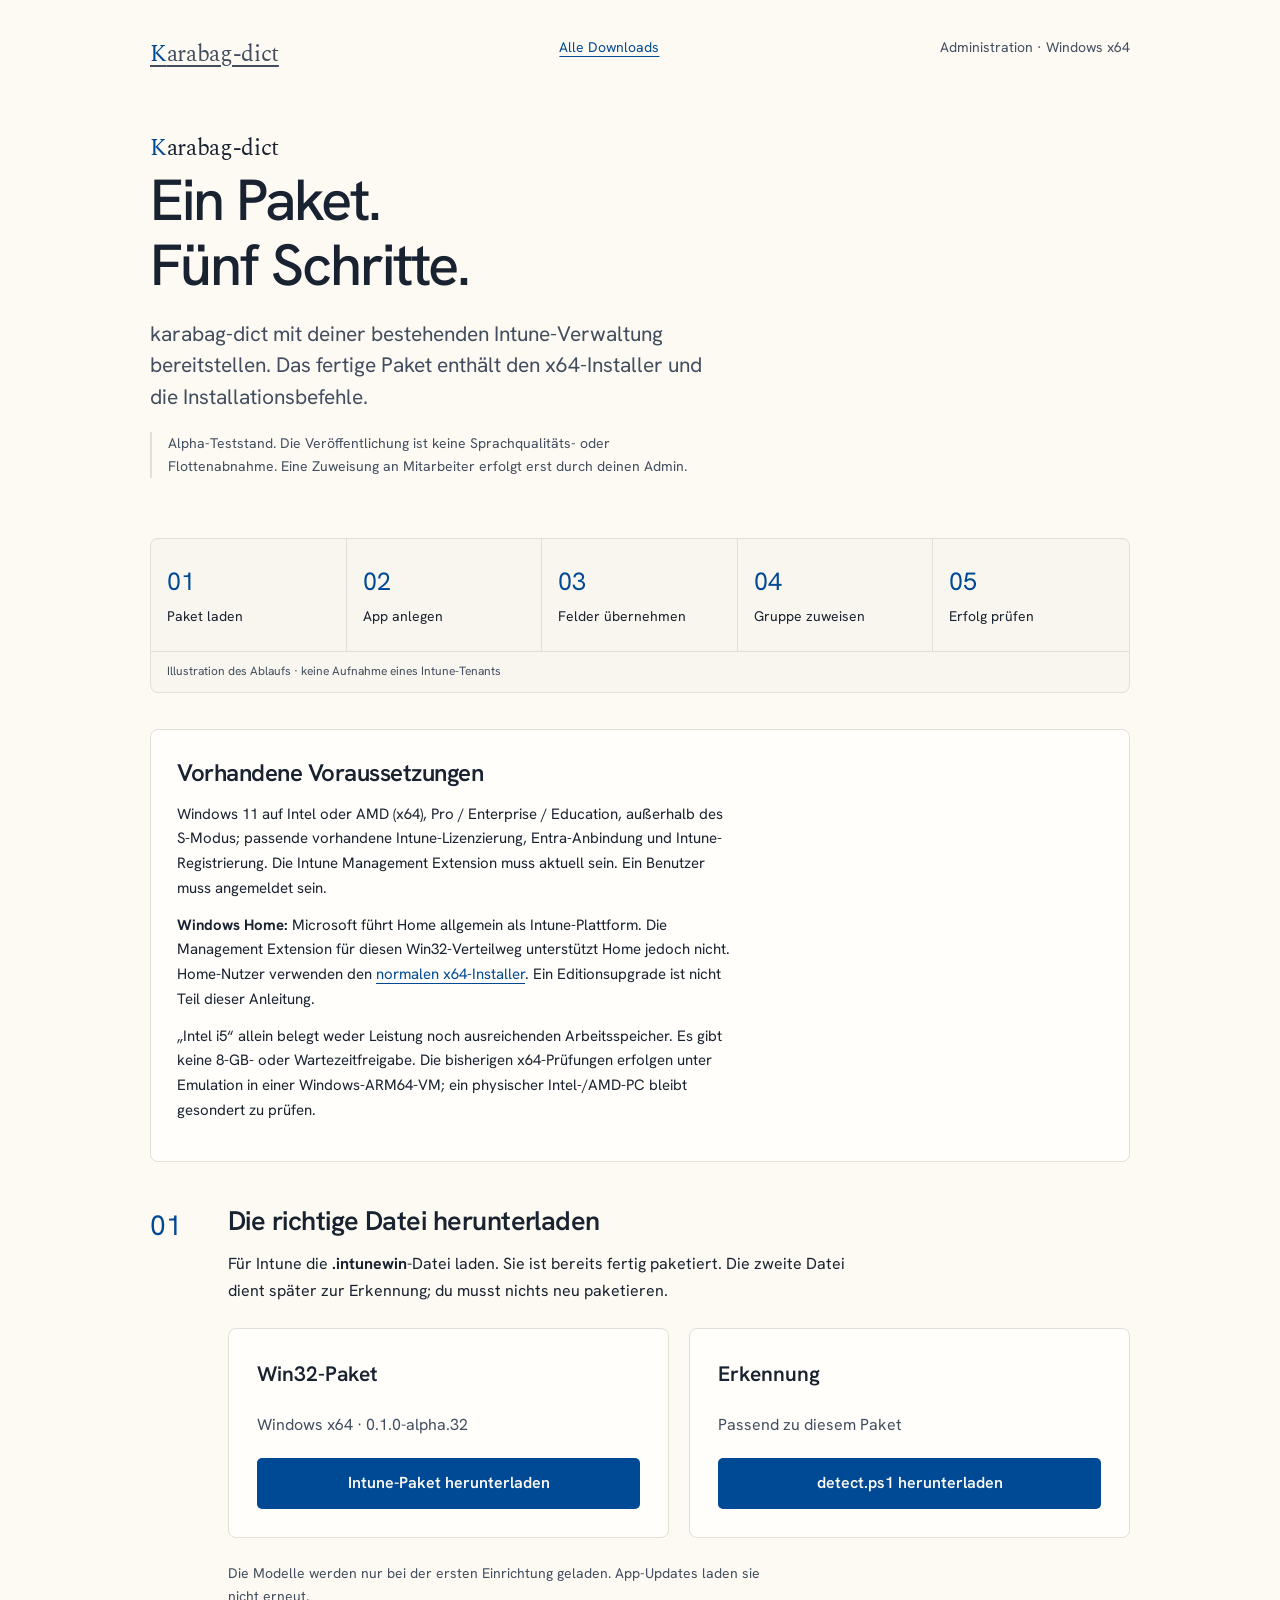
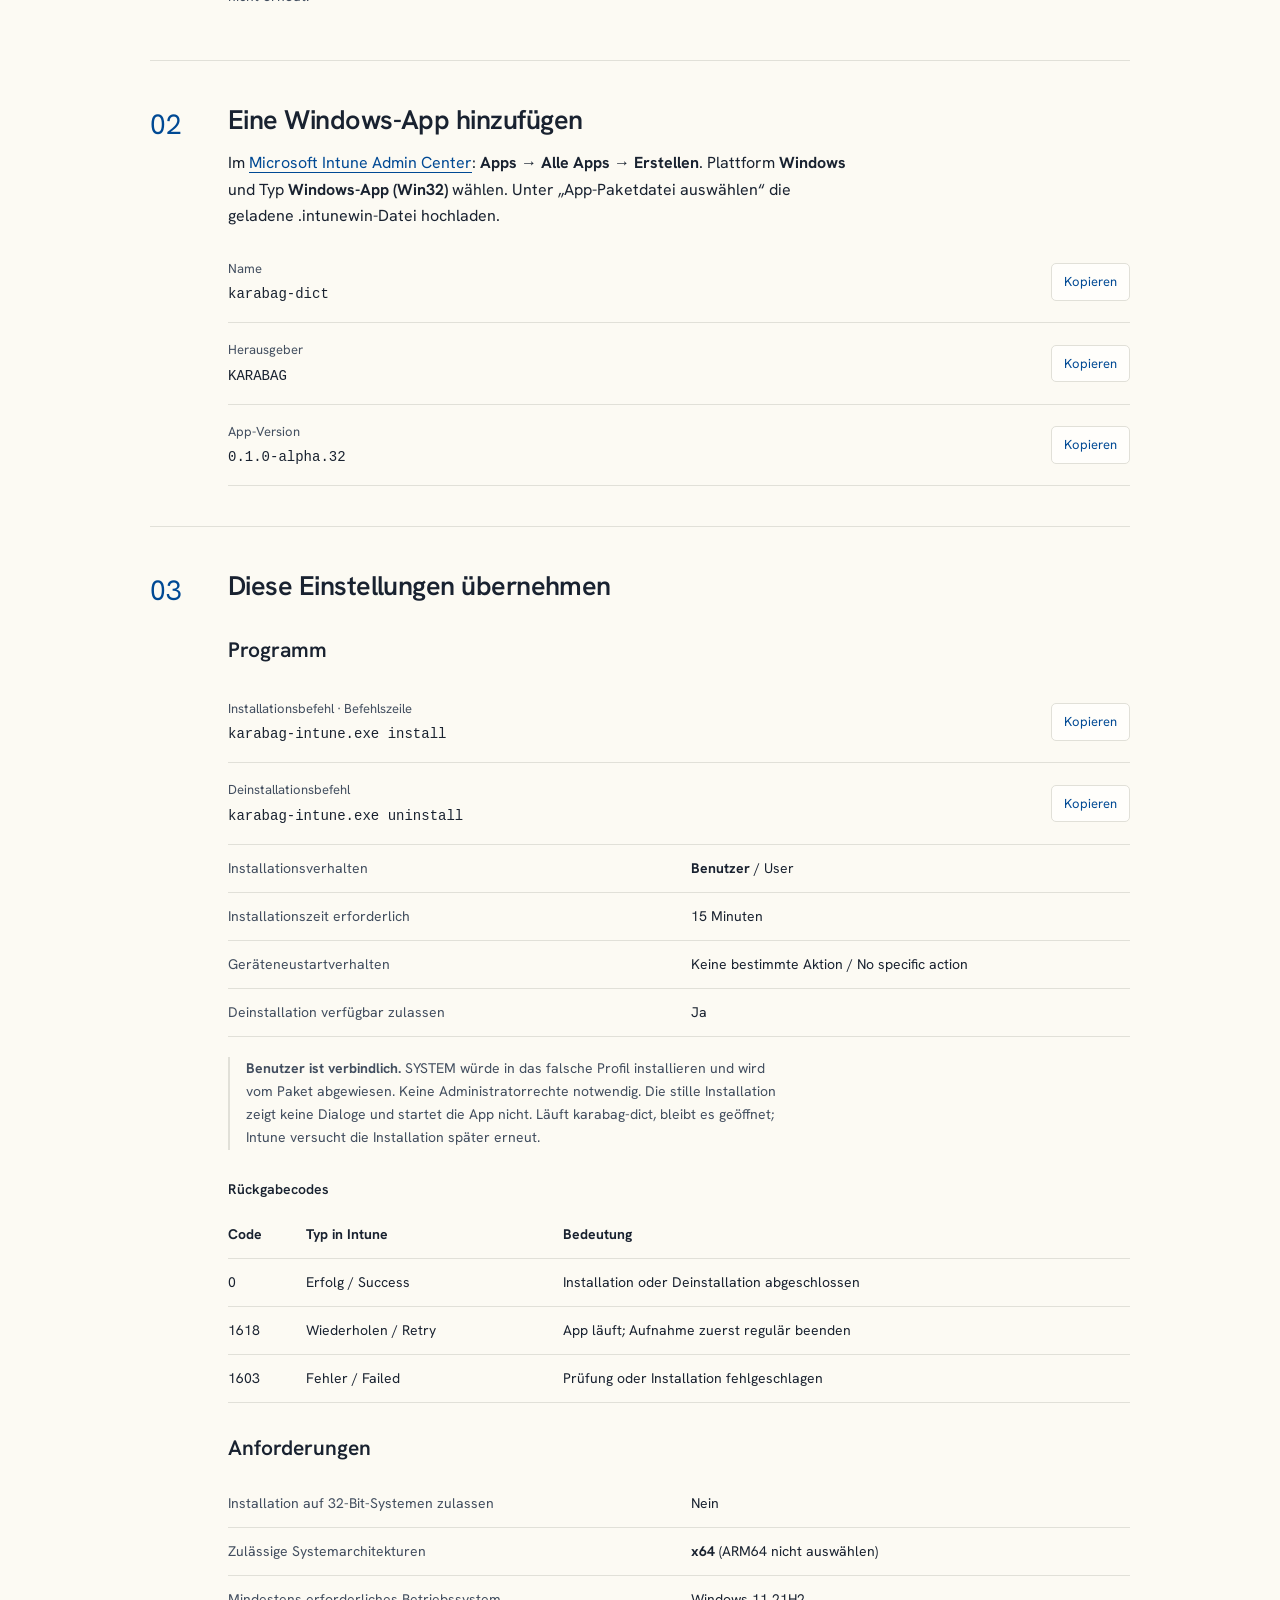
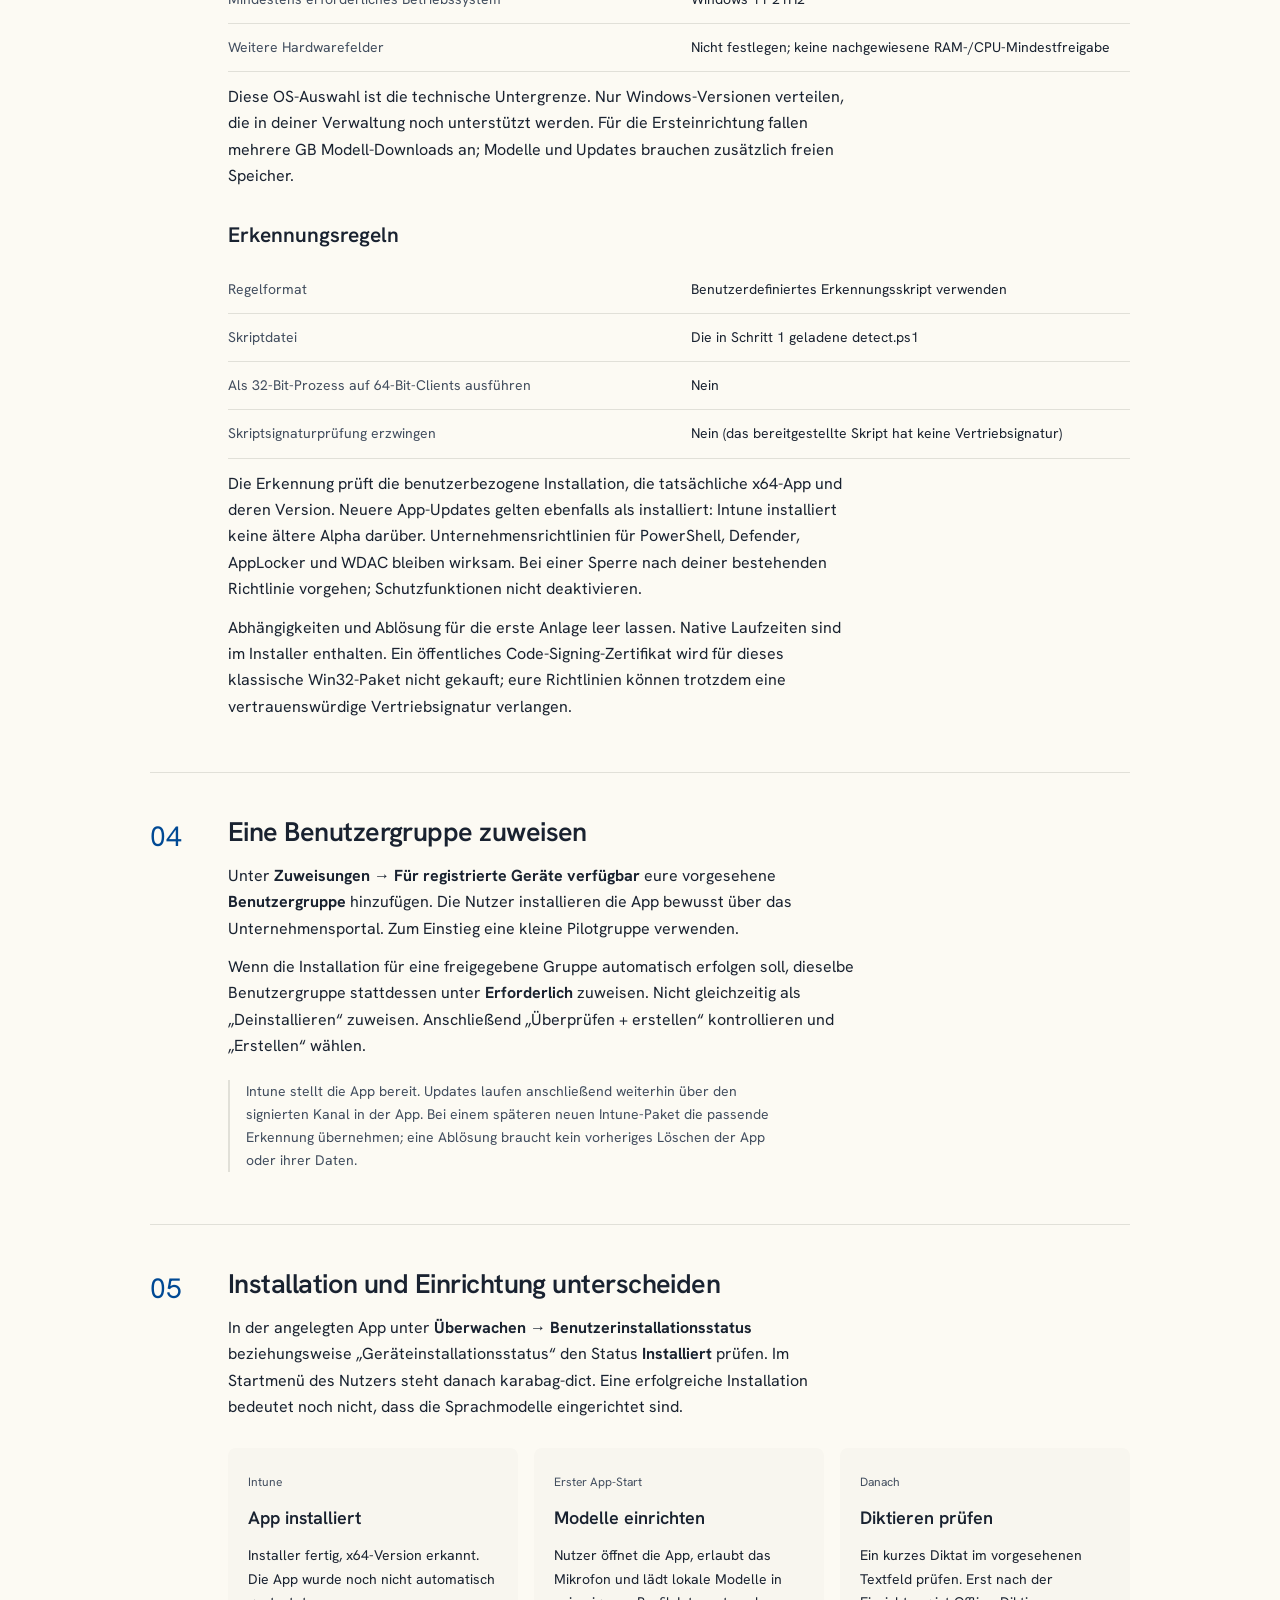
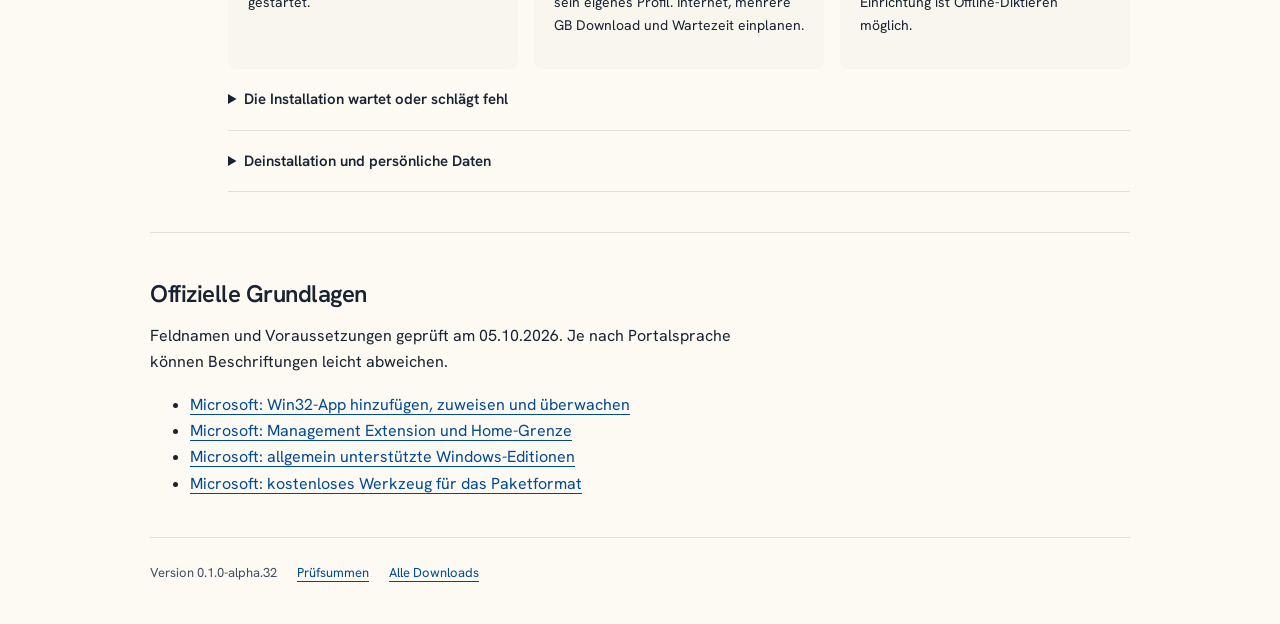
==== commit 541272ad: "feat: publish karabag-dict downloads" ====
--- a/intune.html
+++ b/intune.html
@@ -77,7 +77,7 @@
           <div class="downloads">
             <article>
               <h3>Win32-Paket</h3>
-              <p>Windows x64 · 0.1.0-alpha.31</p>
+              <p>Windows x64 · 0.1.0-alpha.32</p>
               <a class="download" id="intune-download" aria-disabled="true"
                 >Intune-Paket herunterladen</a
               >
@@ -120,7 +120,7 @@
             ><button type="button" data-copy>Kopieren</button>
           </div>
           <div class="field">
-            <span>App-Version</span><code>0.1.0-alpha.31</code
+            <span>App-Version</span><code>0.1.0-alpha.32</code
             ><button type="button" data-copy>Kopieren</button>
           </div>
         </div>
@@ -383,7 +383,7 @@
       </section>
       <p id="copy-status" role="status" aria-live="polite"></p>
       <footer>
-        <span id="version">Version 0.1.0-alpha.31</span
+        <span id="version">Version 0.1.0-alpha.32</span
         ><a href="SHA256SUMS">Prüfsummen</a><a href="./">Alle Downloads</a>
       </footer>
     </main>
